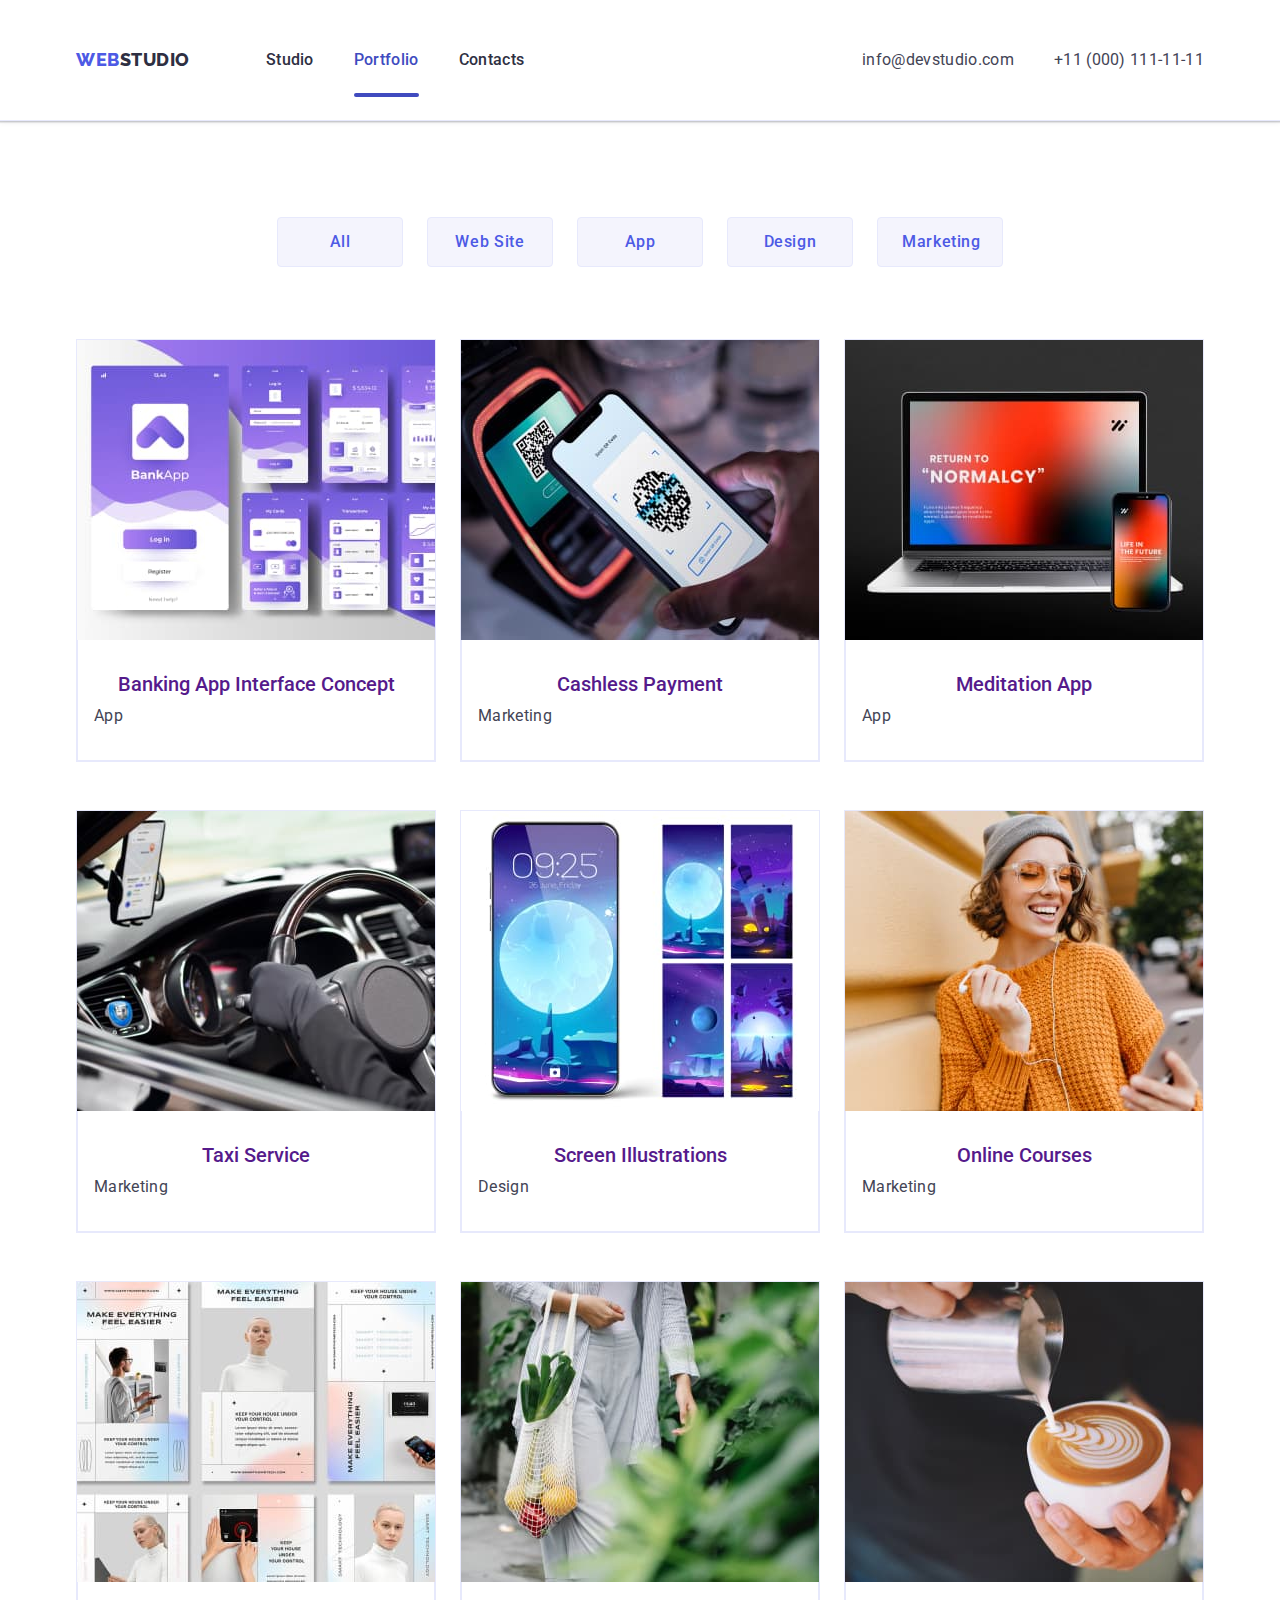
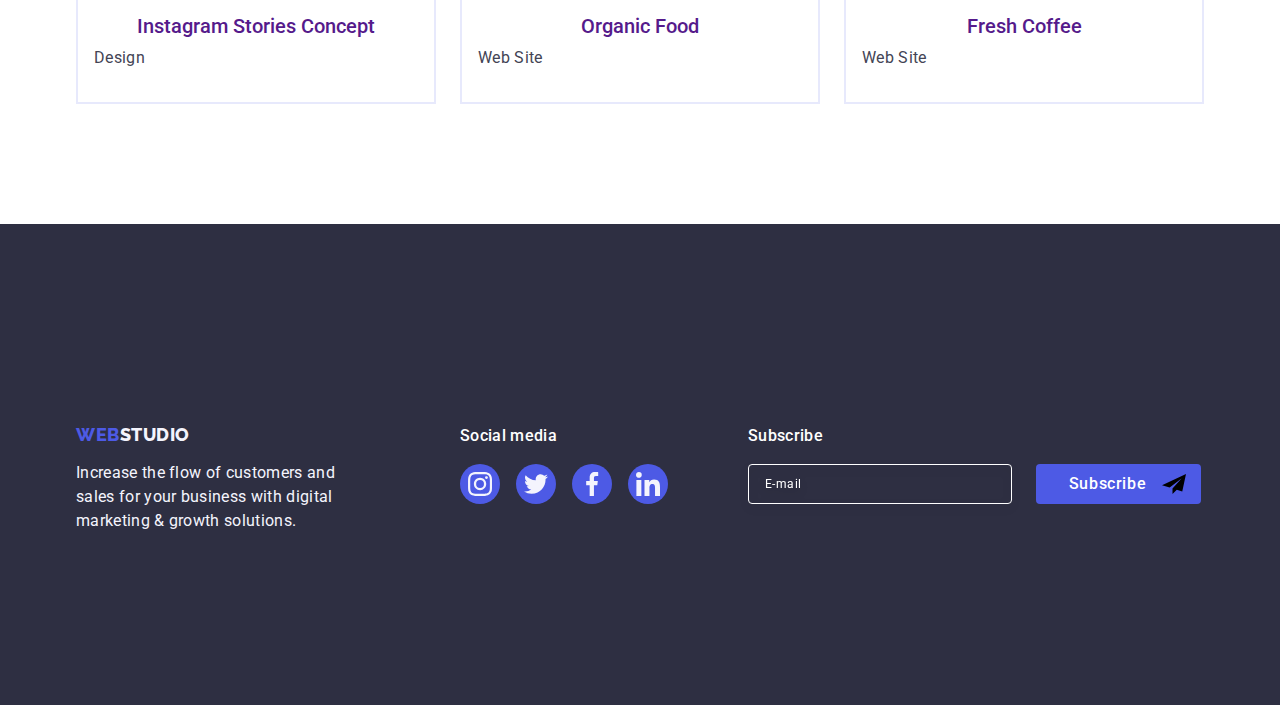
==== portfolio.html @ 40da410f "task7-comment1" ====
<!DOCTYPE html>
<html lang="en">
  <head>
    <meta charset="UTF-8" />
    <meta http-equiv="X-UA-Compatible" content="IE=edge" />
    <meta name="viewport" content="width=device-width, initial-scale=1.0" />
    <title>WebStudio</title>
    
    <link rel="preconnect" href="https://fonts.googleapis.com">
    <link rel="preconnect" href="https://fonts.gstatic.com" crossorigin>
    <link href="https://fonts.googleapis.com/css2?family=Raleway:wght@800&family=Roboto:wght@400;500;700;900&display=swap" rel="stylesheet">

    <link rel="stylesheet" href="https://cdnjs.cloudflare.com/ajax/libs/modern-normalize/2.0.0/modern-normalize.min.css">

    <link rel="stylesheet" href="./css/styles.css">
    <link rel="stylesheet" href="./css/media.css">

  </head>
  <body>
    <!-- header -->
    <header  class="hedear-border">
      <div class="container header-nav">

        <nav class="nav-nav" >
        <a href="./index.html" class="logo link">Web<span class="logo-blak">Studio</span></a>
        <ul class="list nav-item">
          <li class="item "><a href="./index.html" class="link-link link">Studio</a></li>
          <li class="item "><a href="./portfolio.html" class="link-link item-after link">Portfolio</a></li>
          <li class="item "><a href="" class="link-link  link">Contacts</a></li>
        </ul>
      </nav>
   

      <address class="address ">
        <ul class="list address-item">
          <li class="item"><a href="mailto:info@devstudio.com" class="address  link">info@devstudio.com</a></li>
          <li class="item"><a href="tel:+110001111111" class="address  link">+11 (000) 111-11-11</a></li>
        </ul>
      </address>

     </div>
    </header>
    
    <!-- main -->
    <main>

      <section class="section-portfolio">
      <div class="container">
        <h1 hidden>Portfolio</h1>
        <ul class="list btn-li">
          <li >
            <button type="button" class="btn-portfolio pointer">All</button>
          </li>
          <li >
            <button type="button" class="btn-portfolio pointer">Web Site</button>
          </li>
          <li >
            <button type="button" class="btn-portfolio pointer">App</button>
          </li>
          <li >
            <button type="button" class="btn-portfolio pointer">Design</button>
          </li>
          <li >
            <button type="button" class="btn-portfolio pointer">Marketing</button>
          </li>
        </ul>
     
        <ul class="list flex-container-li">
            <li class="flex-element">
              <a href=""  class="link main-hover">
                
                <div class="main-overlay">
                   <img  src="./images/banking1.jpg" alt="bankapp" width="360">
                  
                  <p class="overlay-text overlay"> 14 Stylish and User-Friendly App Design Concepts · Task Manager App · Calorie Tracker App · Exotic Fruit Ecommerce App · Cloud Storage App </p>
                  
                </div>
             
              <div class="item-style"> 
                <h2 class="header-three text-portfolio">Banking App Interface Concept</h2>
                <p class="text text-portfolio-li">App</p>
              </div>
            </a>
            </li>
            
            <li class="flex-element">
              <a href="" class="link main-hover">

              <div class="main-overlay">
                <img  src="./images/cashless1.jpg" alt="cashless" width="360">

                <p class="overlay-text overlay">14 Stylish and User-Friendly App Design Concepts · Task Manager App · Calorie Tracker App · Exotic Fruit Ecommerce App · Cloud Storage App</p>
               
              </div>

                <div class="item-style"> 
                <h2 class="header-three text-portfolio">Cashless Payment</h2>
                <p class="text text-portfolio-li">Marketing</p>
                </div>
              </a>
            </li>

            <li class="flex-element">
              <a href=""  class="link main-hover">
                
                <div class="main-overlay">
                  <img  src="./images/meditation1.jpg" alt="return_to_normalcy" width="360">
  
                  <p class="overlay-text overlay">14 Stylish and User-Friendly App Design Concepts · Task Manager App · Calorie Tracker App · Exotic Fruit Ecommerce App · Cloud Storage App</p>
                </div>

                <div class="item-style"> 
            <h2 class="header-three text-portfolio">Meditation App</h2>
            <p class="text text-portfolio-li">App</p>
              </div>
          </a>
            </li>
       
            <li class="flex-element"> 
                <a href=""  class="link main-hover">

                  <div class="main-overlay">
                     <img  src="./images/taxi1.jpg" alt="taxi" width="360">
    
                    <p class="overlay-text overlay">14 Stylish and User-Friendly App Design Concepts · Task Manager App · Calorie Tracker App · Exotic Fruit Ecommerce App · Cloud Storage App</p>
                   
                  </div>
                 
                  <div class="item-style"> 
                <h2 class="header-three text-portfolio">Taxi Service</h2>
                <p class="text text-portfolio-li">Marketing</p>
              </div>
              </a>
            </li>

            <li class="flex-element">
              <a href="" class="link main-hover">

                <div class="main-overlay">
                  <img  src="./images/screen1.jpg" alt="screen" width="360">
  
                  <p class="overlay-text overlay">14 Stylish and User-Friendly App Design Concepts · Task Manager App · Calorie Tracker App · Exotic Fruit Ecommerce App · Cloud Storage App</p>
                 
                </div>
                
                <div class="item-style"> 
                <h2 class="header-three text-portfolio">Screen Illustrations</h2>
                <p class="text text-portfolio-li">Design</p>
                </div>
              </a>
            </li>

            <li class="flex-element">
              <a href=""  class="link main-hover">

                <div class="main-overlay">
                   <img  src="./images/online1.jpg" alt="girl_talking_online" width="360">
  
                  <p class="overlay-text overlay">14 Stylish and User-Friendly App Design Concepts · Task Manager App · Calorie Tracker App · Exotic Fruit Ecommerce App · Cloud Storage App</p>
                 
                </div>
           
                <div class="item-style"> 
                <h2 class="header-three text-portfolio">Online Courses</h2>
                <p class="text text-portfolio-li">Marketing</p>
                </div>
              </a>
            </li>
       
            <li class="flex-element">
              <a href=""  class="link main-hover">

                <div class="main-overlay">
                  <img  src="./images/instagram1.jpg" alt="instagram_stories" width="360">
  
                  <p class="overlay-text overlay">14 Stylish and User-Friendly App Design Concepts · Task Manager App · Calorie Tracker App · Exotic Fruit Ecommerce App · Cloud Storage App</p>
                 
                </div>
                
                <div class="item-style"> 
                <h2 class="header-three text-portfolio">Instagram Stories Concept</h2>
                <p class="text text-portfolio-li">Design</p>
                </div>
              </a>
                
            </li>
            <li class="flex-element">
              <a href=""  class="link main-hover">

                <div class="main-overlay">
                 <img  src="./images/organic1.jpg" alt="organic_food" width="360">
  
                  <p class="overlay-text overlay">14 Stylish and User-Friendly App Design Concepts · Task Manager App · Calorie Tracker App · Exotic Fruit Ecommerce App · Cloud Storage App</p>
                 
                </div>
               
                <div class="item-style"> 
                <h2 class="header-three text-portfolio">Organic Food</h2>
                <p class="text text-portfolio-li">Web Site</p>
                </div>
              </a>
            </li>

            <li class="flex-element">
              <a href=""  class="link main-hover">

                <div class="main-overlay">
                <img  src="./images/coffe1.jpg" alt="coffe" width="360">
  
                  <p class="overlay-text overlay">14 Stylish and User-Friendly App Design Concepts · Task Manager App · Calorie Tracker App · Exotic Fruit Ecommerce App · Cloud Storage App</p>
                 
                </div>
                
                <div class="item-style"> 
                <h2 class="header-three text-portfolio">Fresh Coffee</h2>
                <p class="text text-portfolio-li">Web Site</p>
                </div>
              </a>
            </li>
        </ul>
      </div>
      </section>
    </main>

    <!-- footer -->
    <footer class="footer">
      <div class="container footer-flex-main"> 
       
       <div class="media-second">
         <a href="./index.html" class="logo link logo-item">Web<span class="logo-footer">Studio</span></a>
   
         <p class="text-footer">
           Increase the flow of customers and sales for your business with digital
           marketing & growth solutions.
         </p>
       </div>
       <div >
         <p class="media" >Social media</p>
   
         <ul class="list footer-flex-second">
           
           <li class="footer-icon-back-li">
             <a href="" class="footer-icon-back ">
               <svg class="footer-icon-hover" width="24" height="24">
                 <use href="./images/icons.svg#icon-instagram" >
                 </use>
               </svg>
             </a>
           </li>
           <li class="footer-icon-back-li">
             <a href="" class="footer-icon-back ">
               <svg class="footer-icon-hover" width="24" height="24">
                 <use href="./images/icons.svg#icon-twitter" >
                 </use>
               </svg>
             </a>
           </li>
           <li class="footer-icon-back-li">
             <a href="" class="footer-icon-back ">
               <svg class="footer-icon-hover" width="24" height="24">
                 <use href="./images/icons.svg#icon-facebook" >
                 </use>
               </svg>
             </a>
           </li>
           <li class="footer-icon-back-li">
             <a href="" class="footer-icon-back ">
               <svg class="footer-icon-hover" width="24" height="24">
                 <use href="./images/icons.svg#icon-linkedin" >
                 </use>
               </svg>
             </a>
           </li>
          </ul>
       </div>
      
       <div class="form-subscribe">
        <p class="label-subscribe">Subscribe</p>
  
       <form class="form-footer">
        
          <label  class="label-footer">
           <input type="email" name="email" class="input-subscribe" placeholder="E-mail"> 
          </label>
  
         <button type="submit" class="button-subscribe"
         
         >Subscribe 
         <svg class="svg-subscribe" width="24" height="24">
          <use href="./images/icons.svg#icon-Frame"></use>
        </svg>
          
      </button>
          
      </form> 
      </div>
      
     </div>
       </footer>
   
     </body>
   </html>
---- css/styles.css ----
* {
    box-sizing: border-box;
}


:root { --address-color: #434455; 
    --background-main: #FFFFFF;
    --logo-color:#2E2F42;
    --link-color:#4D5AE5;
    --hover-color:#404BBF;
    --background-section: #F4F4FD;
    --border-color: #E7E9FC;
    --backgraund-icon: #8e8f99;
    --modal: #FCFCFC;

}

p,h1,h2,h3,h4,h5,h6,ul,ol {
    margin: 0;
    padding: 0;
}

img {
    display: block;
}

.no-scroll {
    overflow: hidden;
  }

body {
   font-family: "Roboto", sans-serif;
   color: var(--address-color);
   background: var(--background-main);

}

.container {
  
max-width: 290px;
       
padding: 0 15px;
margin: 0 auto;
}

/* header */

.hedear-border {
    border-bottom: 1px solid #E7E9FC;
    padding-top:  24px;
    padding-bottom: 24px;
    box-shadow: 0px 2px 1px rgba(46, 47, 66, 0.08), 0px 1px 1px rgba(46, 47, 66, 0.16), 0px 1px 6px rgba(46, 47, 66, 0.08);
}

.logo-blak {
font-family: "Raleway", sans-serif;
font-style: normal;
font-weight: 800;
font-size: 18px;
line-height: 1.17;

/* display: flex; align-items: center;*/

letter-spacing: 0.03em;
text-transform: uppercase;

color: var(--logo-color);

text-decoration: none;

}

.logo {
font-family: "Raleway", sans-serif;
font-style: normal;
font-weight: 800;
font-size: 18px;
line-height: 1.17;

/* margin-right: 76px; */

/* display: flex; 
align-items: center;*/

letter-spacing: 0.03em;
text-transform: uppercase;

color: var(--link-color);
}

.link {text-decoration: none;

}

.list {
    list-style: none;
}

.nav-nav {
    display: flex;
    align-items: center;
}

.nav-item {
    display: flex;
}

.nav-item .item {
    margin-right: 40px;
}

.nav-item .item:last-child {
margin-right: 0;
    }

.link-link {
    display: none;
padding: 24px 0;

    font-weight: 500;
    font-size: 16px;
    line-height: 1.5;
  
    letter-spacing: 0.02em;
      
    color: var(--logo-color);
 
    transition-property: color;
    transition-duration: 250ms;
    transition-timing-function: cubic-bezier(0.4, 0, 0.2, 1);
}
 
.link-link:hover,
.link-link:focus {
    color:var(--hover-color);}

.item-after {
    position: relative;
    color: #404bbf;
}


 .item-after::after {
    position: absolute;
    left: 0;
    bottom: -1px;
    
    display: block;
    margin-top: 20px;
    content: "";
    width: 100%;
    height: 4px;
    background-color: var(--hover-color);
    border-radius: 2px;

    /* opacity: 0; */
}  

 /* .item-after: {
    position: relative;  
    display: block;
   
 }
.item-after::after {
    
     position:absolute;
    left: 0;
    bottom: 0;

    display: block;
    content: "";
    width: 100%;
    height: 4px;
    background-color: var(--hover-color);

    opacity: 0; 

    transition-property: opacity;
    transition-duration: 250ms;
    transition-timing-function: cubic-bezier(0.4, 0, 0.2, 1); 
}  */

 /* .item-after:hover::after {
    opacity: 1;
}  */

.address-item {
    display: none;
}

/* .address-item .item+.item {
    margin-left: 40px;
} */

.header-nav {
    display: flex;
    align-items: center;
     /* padding-top: 24px;  */
     /* padding-bottom: 24px; */
    
}
.address {
margin-left: auto;

font-family: "Roboto", sans-serif;
font-style: normal;
font-weight: 400;
font-size: 16px;
line-height: 1.5;

letter-spacing: 0.02em;

color:  var(--address-color);

transition-property: color;
transition-duration: 250ms;
transition-timing-function: cubic-bezier(0.4, 0, 0.2, 1);

}

.address:hover,
.address:focus {
color:var(--hover-color);
}

.button-open {
    display: none;
}

.button-menu {
    display: block;
    
       width: 24px;
       height: 24px;
       border-radius: 50%;
       background-color: transparent;
   
       display: flex;
       align-items: center;
       justify-content: center;
   
       border: 1px solid rgba(0, 0, 0, 0.1); 
       padding: 0;
       margin-left: auto;
       margin-bottom: 32px;
      
       cursor: pointer;
       transition: background-color 250ms cubic-bezier(0.4, 0, 0.2, 1), 
       border 250ms cubic-bezier(0.4, 0, 0.2, 1);
   
   }
   
   .button-menu:hover,
   .button-menu:focus {
       border: none;
       background-color: var(--hover-color);
   }

   .svg-menu {
       stroke: #2E2F42;
   }
  
   .menu {
       display: none;
       position: fixed;
       top: 0;
       z-index: 100;
       width: 100%;
       height: 100vh;

       flex-direction: column;
       justify-content: space-between;

       padding: 24px 24px 40px 40px;
       background: #FFFFFF;
       box-shadow: 0px 2px 1px rgba(46, 47, 66, 0.08), 0px 1px 1px rgba(46, 47, 66, 0.16), 0px 1px 6px rgba(46, 47, 66, 0.08);
   }

  
.link-menu {
   font-weight: 700;
   font-size: 36px;
   line-height: 1.11;
   
   letter-spacing: 0.02em;
      
   color: #2E2F42;
 
color: var(--logo-color);

transition-property: color;
transition-duration: 250ms;
transition-timing-function: cubic-bezier(0.4, 0, 0.2, 1);
}

.link-menu:hover,
.link-menu:focus {
color:var(--hover-color);}

.item-menu:not(:last-child) {
   margin-bottom: 40px;
} 

.address-menu {
   margin-left: auto;
   
   font-family: "Roboto", sans-serif;
   font-style: normal;
   font-weight: 500;
   font-size: 20px;
   line-height: 1.2;

   letter-spacing: 0.02em;

   color:  var(--address-color);
   
   transition-property: color;
   transition-duration: 250ms;
   transition-timing-function: cubic-bezier(0.4, 0, 0.2, 1);
   
   }
   
   .address-menu:hover,
   .address-menu:focus {
   color:var(--link-color);
   font-weight: 700;
   font-size: 36px;
   line-height: 1.11px;
   }

   .icon-fill-menu {
    fill: var(--background-section) ;
}

.team-flex-menu {
    display: flex; 
    justify-content:flex-start;
   margin-top: 48px;
   gap: 56px;
}

/* main */

/* section1 */
.header {
    font-weight: 700;
 
    text-align: center;
    letter-spacing: 0.02em;
    
    text-align: center;

    color: var(--background-main);

    margin: 0 auto;
    
}

.section-hero {
    margin: 0 auto;
    background-size: cover;

    padding-top: 188px;
    padding-bottom: 188px;
}

.hero {
/* background: var(--logo-color); */
          

    max-width: 290px;

    background-color: #2E2F42;
    
    background-repeat: no-repeat;
    background-position: center;
    background-size: cover;
   

text-align: center;
}

.button {
    min-width: 169px;
    padding: 16px 32px;
    height: 56px;

background: var(--link-color);
box-shadow: 0px 4px 4px rgba(0, 0, 0, 0.15);

border-radius: 4px;
font-family: "Roboto", sans-serif;
font-style: normal;
font-weight: 500;
font-size: 16px;
line-height: 1.5;

letter-spacing: 0.04em;

text-align: center;
border: none;
color: var(--background-main);

transition: background-color 250ms cubic-bezier(0.4, 0, 0.2, 1);


}

.button:hover,
.button:focus {
background: var(--hover-color);
box-shadow: 0px 4px 4px rgba(0, 0, 0, 0.15);
border-radius: 4px;

color: var(--background-main);
}

/* section2 */
 
.principles-flex {
    display: none;
    /* gap: 24px;
    align-items: center;
    justify-content: center; */
}

/* .principles-icon-back {
   
width: 264px;
height: 112px;

background: var(--background-section);
border-radius: 4px;

margin-bottom: 8px;

} */

.principles {
    flex-wrap: wrap;
}

.item-principiles {
 width: 264px;
 
}

.item-principiles:last-child {
    margin-right: 0;
}

.header-principelis {
    display: block;
    margin-bottom: 8px;
}

/* .header-three {
font-weight: 500;
font-size: 20px;
line-height: 1.2;

letter-spacing: 0.02em;

color: var(--logo-color);

} */

.team {
    background-color: var(--background-main) 
    
    
    box-shadow: 0px 1px 6px rgba(46, 47, 66, 0.08), 0px 1px 1px rgba(46, 47, 66, 0.16), 0px 2px 1px rgba(46, 47, 66, 0.08);
    
}

.text {
    font-weight: 400;
    font-size: 16px;
    line-height: 1.5;
  
    letter-spacing: 0.02em;
   
    color: var(--address-color);
}

/* section 3 */

/* .section-what {
    padding-bottom: 120px;
} */

.header-twoo {
font-weight: 700;
font-size: 36px;
line-height: 1.11;

text-align: center;
letter-spacing: 0.02em;
text-transform: capitalize;

color: var(--logo-color);

margin-left: 0 auto;
}

.header-twoo-text {
    margin-bottom: 72px
}

.what {
    display: none; 
}

.what-text {
    display: none; 
}

.what-li {
    margin-right: 24px;
    width: calc((100% - 48px)/3);
}


.what-li:last-child {
    margin-right: 0;
}

/* section4 */

.section-team {
background-color: var(--background-section);

}

.team-team {
 flex-wrap: wrap;
 margin: 0 auto; 
 flex-grow: 1;
}

.team {
    border-radius: 0px 0px 4px 4px; 
    box-shadow: 0px 1px 6px rgba(46, 47, 66, 0.08), 0px 1px 1px rgba(46, 47, 66, 0.16), 0px 2px 1px rgba(46, 47, 66, 0.08);

}

.section-four {
    padding: 32px 16px 
}

.text-team-li {
    
    text-align: center;
    margin-bottom: 8px;
}

.text-team {
    
    text-align: center;
}

.team-flex {
     display: flex; 
     justify-content: center;
    margin-top: 8px;
    gap: 24px;
}

.team-icon-back, .style {
    width: 40px;
    height: 40px;  
    background-color: var(--link-color);
    border-radius: 50%;
    display: flex;
    align-items: center;
    justify-content: center;

    transition-property: background-color;
    transition-duration: 250ms;
    transition-timing-function: cubic-bezier(0.4, 0, 0.2, 1);
}

.icon-fill {
    fill: var(--background-section) ;
}
.team-icon-back:hover,
 .team-icon-back:focus {
    background-color: #404BBF;
}

/* section 5 */

.text-customer {
 
font-family: 'Roboto';
font-style: normal;
font-weight: 700;
font-size: 36px;
line-height: 1.11;

text-align: center;
letter-spacing: 0.02em;
text-transform: capitalize;

color: var(--logo-color);

margin-bottom: 72px;
}

.customer-flex {
 display: flex;
 flex-wrap: wrap;
}

.customer-icon

.customer-flex-icon {
    height: 88px;
    width: 168px;
    border-radius: 4px;
        
    color: var(--backgraund-icon); 
    display: flex;
    align-items: center;
    justify-content: center;
    border: 1px solid #8e8f99;
    
    transition-property: color, border-color;
    transition-duration: 250ms;
    transition-timing-function: cubic-bezier(0.4, 0, 0.2, 1);
}

.customer-flex-icon:hover {
    border-color: #404bbf;
    color: #404bbf;
}

.customer-flex-icon:focus {
    border: 1px solid #404BBF;
    color: #404bbf;

}
.icon-hover {
    fill: currentColor;
    /* fill: #8e8f99; */

    transition-property: color, fill;
    transition-duration: 250ms;
    transition-timing-function: cubic-bezier(0.4, 0, 0.2, 1);
}

.icon-hover:hover {
    color: #404bbf;
}

.customer-flex-icon:hover .icon-hover {
    fill: #404BBF;
}  

 /* .customer-icon:hover .icon-hover {
    fill: #404BBF;
}   */


/* footer */

.footer {
background: var(--logo-color);

}

.logo-item {
    display: inline-block; 
    margin-bottom: 16px;
} 

.logo-footer {
font-family: "Raleway", sans-serif;
font-style: normal;
font-weight: 800;
font-size: 18px;
line-height: 1.17;


letter-spacing: 0.03em;
text-transform: uppercase;

color: var(--background-section);

text-decoration: none;

}

.text-footer {

width: 264px;

font-weight: 400;
font-size: 16px;
line-height:1.5;

letter-spacing: 0.02em;

color: var(--background-section);  
}

.media {
color: var(--background-main);
font-family: 'Roboto';
font-style: normal;
font-weight: 500;
font-size: 16px;
line-height: 1.5;
letter-spacing: 0.02em;

margin-bottom: 16px; 

}

.footer-flex-second {
    display: flex;
    gap: 16px;
}

.footer-icon-back {
    width: 40px;
    height: 40px;  
    background-color: var(--link-color);
    border-radius: 50%;
    display: flex;
    align-items: center;
    justify-content: center;

    transition-property: background-color;
    transition-duration: 250ms;
    transition-timing-function: cubic-bezier(0.4, 0, 0.2, 1);
}

.footer-icon-back:hover {
    background-color: #31D0AA;
} 
.footer-icon-back:focus {
    background-color: #31D0AA;
} 
.footer-icon-hover {
    fill: var(--background-section);
}

.form-subscribe {
   

}


.label-subscribe {
margin-bottom: 16px; 
   
font-weight: 500;
font-size: 16px;
line-height: 1.5;

letter-spacing: 0.02em;

color: var(--background-main);
}

.input-subscribe {
    padding-left: 16px; 
    width: 264px;
    height: 40px;

    font-size: 12px;
    line-height: 1.5;
    letter-spacing: 0.04em; 
    color: #ffffff;
    
    border: 1px solid #FFFFFF;

filter: drop-shadow(0px 4px 4px rgba(0, 0, 0, 0.15));
border-radius: 4px;
background: transparent;

}

.input-subscribe::placeholder {
font-family: 'Roboto';
font-style: normal;
font-weight: 400;
font-size: 12px;
line-height: 2.0;

letter-spacing: 0.04em;

color: var(--background-main);
}

.button-subscribe {
min-width: 165px; 
height: 40px;

padding-left: 24px;

font-weight: 500;
font-size: 16px;
line-height: 1.5;

display: flex;
justify-content: center;
align-items: center;
text-align: center;
letter-spacing: 0.04em;

color: #FFFFFF;

background: #4D5AE5;
border-radius: 4px;

cursor: pointer;
border: none; 
}

.svg-subscribe {
   
    margin-left: 16px;

    transition: fill;
    transition-duration: 250ms;
    transition-timing-function: cubic-bezier(0.4, 0, 0.2, 1);
}

.button-subscribe:focus > .svg-subscribe {
  fill: #FFFFFF;  
}

/* portfolio */

.section-portfolio {
   padding-top:  96px;
   padding-bottom:  120px;

}

.btn-li {
    display: flex;
    justify-content: center;
    gap: 24px;
    margin-bottom: 72px;
}

.btn-transition {
  transition:  color 250ms cubic-bezier(0.4, 0, 0.2, 1), background-color 250ms cubic-bezier(0.4, 0, 0.2, 1), border-color 250ms cubic-bezier(0.4, 0, 0.2, 1), box-shadow 250ms cubic-bezier(0.4, 0, 0.2, 1); 
}

.btn-portfolio {
width: 126px;
padding: 12px 24px;

font-family: "Roboto", sans-serif;
font-style: normal;
font-weight: 500;
font-size: 16px;
line-height: 1.5;


text-align: center;
letter-spacing: 0.04em;

color: var(--link-color);

flex: none;
order: 0;
flex-grow: 0;

background: var(--background-section);

border: 1px solid var(--border-color);
border-radius: 4px;

transition: color 250ms cubic-bezier(0.4, 0, 0.2, 1), background-color 250ms cubic-bezier(0.4, 0, 0.2, 1), border-color 250ms cubic-bezier(0.4, 0, 0.2, 1), 
box-shadow 250ms cubic-bezier(0.4, 0, 0.2, 1);

/* transition-property: background, box-shadow, color;
transition-duration: 250ms;
transition-timing-function: cubic-bezier(0.4, 0, 0.2, 1); */

}

.pointer {
    cursor: pointer;
}

.btn-portfolio:hover,
.btn-portfolio:focus {
    background: var(--hover-color);
    box-shadow: 0px 3px 1px rgba(0, 0, 0, 0.1), 0px 2px 1px rgba(0, 0, 0, 0.08), 0px 2px 2px rgba(0, 0, 0, 0.12);
    border-radius: 4px;
    border: 1px solid transparent;
    color: var(--background-main);
}

.flex-container-li {
    display: flex;
    flex-wrap: wrap;
}

.flex-element {
    width: 360px;
    margin-right: 24px;
    margin-bottom: 48px;
    border: 1px solid #E7E9FC
}

.main-hover {
    display: block;
    transition-property: box-shadow;
    transition-duration: 250ms;
    transition-timing-function: cubic-bezier(0.4, 0, 0.2, 1);
}

.main-hover:hover,
.main-hover:focus {
    box-shadow:  0px 1px 6px rgba(46, 47, 66, 0.08), 0px 1px 1px rgba(46, 47, 66, 0.16), 0px 2px 1px rgba(46, 47, 66, 0.08);
    
    border: 1px solid #F4F4FD;
    
}


.flex-container-li .flex-element:nth-child(3n) {
    margin-right: 0;
}

.flex-container-li .flex-element:nth-last-child(-n+3) {
    margin-bottom: 0;
}

.main-overlay {
position: relative;
overflow: hidden;
}

.overlay {
position: absolute;
top: 0;
left: 0;
width: 100%;
height: 100%;
padding: 40px 32px; 
background-color: var(--link-color);

transform: translateY(100%);
transition-property: transform;
transition-duration: 250ms;
transition-timing-function: cubic-bezier(0.4, 0, 0.2, 1);
}

.main-hover:hover .overlay {
transform: translate(0);
}

.main-hover:focus .overlay {
    transform: translate(0);
    }
.overlay-text {

font-family: 'Roboto', sans-serif;
font-style: normal;
font-weight: 400;
font-size: 16px;
line-height: 1.5;

letter-spacing: 0.02em;

color: var(--background-section);

}

/* modal */
.backdrop {
    position: fixed;
    width: 100%;
    height: 100%;

    background-color: rgba(46, 47, 66, 0.4);
    top: 0;

    transition: opacity 250ms cubic-bezier(0.4, 0, 0.2, 1), 
    visibility 250ms cubic-bezier(0.4, 0, 0.2, 1);
    
}

.modal {
    position: absolute;

    top: 50%;
    left: 50%;

    transform: translate(-50%, -50%) scale(1);
    transition: transform;
    transition-duration: 250ms;
    transition-timing-function: cubic-bezier(0.4, 0, 0.2, 1);

    width: 408px;
    min-height: 584px;
    background-color: var(--modal);
    box-shadow: 0px 1px 1px rgba(0, 0, 0, 0.14),
    0px 1px 3px rgba(0, 0, 0, 0.12),  
    0px 2px 1px rgba(0, 0, 0, 0.2);
    border-radius: 4px; 

    padding: 72px 24px 24px 24px;
}

.backdrop.is-hidden .modal {
    transform: translate(-50%, -50%) scale(0);
}

.button-modal {
    position: absolute;
    top: 24px;
    right: 24px;
    width: 24px;
    height: 24px;
    border-radius: 50%;
    background-color: var(--border-color);

    display: flex;
    align-items: center;
    justify-content: center;

    border: 1px solid rgba(0, 0, 0, 0.1); 
    padding: 0;
    cursor: pointer;
    transition: background-color 250ms cubic-bezier(0.4, 0, 0.2, 1), 
    border 250ms cubic-bezier(0.4, 0, 0.2, 1);

    /* transition-property: background-color;
    transition-duration: 250ms;
    transition-timing-function: cubic-bezier(0.4, 0, 0.2, 1); */
}

.button-modal:hover,
.button-modal:focus {
    border: none;
    background-color: var(--hover-color);
}

.is-hidden {
    visibility: hidden ;
    opacity: 0;
    pointer-events: none;
}

.svg-modal {
    transition: fill 250ms cubic-bezier(0.4, 0, 0.2, 1); 
}

.button-modal:hover .svg-modal {
    fill: #ffffff;
}

.button-modal:focus .svg-modal {
    fill: #ffffff;
}

/* form-modal */
.modal-title {
font-family: 'Roboto', sans-serif;
font-style: normal;
font-weight: 500;
font-size: 16px;
line-height: 1.5;

text-align: center;
letter-spacing: 0.02em;

color: var(--logo-color);

margin-bottom: 16px;
}

.modal-form {
margin-bottom: 8px;
}

.modal-form-comment {
    margin-bottom: 16px;
}

.label {
display: block;
margin-bottom: 4px; 
font-family: 'Roboto', sans-serif;
font-style: normal;
font-weight: 400;
font-size: 12px;
line-height: 1.17;
letter-spacing: 0.04em;

color: var(--backgraund-icon);
}

 .input-svg {
    position: relative;
}

.svg-form {
    position: absolute;
top: 50%;
left: 16px;
transform: translateY(-50%);

transition: fill;
transition-duration: 250ms;
transition-timing-function: cubic-bezier(0.4, 0, 0.2, 1);
} 

.input-svg:focus-within .svg-form {
    fill: var(--link-color);
}

.input-svg:focus-within .modal-iput-text  {
    border-color: rgba(77, 90, 229, 1);
}

.modal-iput-text {
    width: 100%;
    height: 40px;

    border: 1px solid rgba(46, 47, 66, 0.4);
    border-radius: 4px;
    background-color: transparent;
    padding-left: 38px;

    transition: border-color;
    transition-duration: 250ms;
    transition-timing-function: cubic-bezier(0.4, 0, 0.2, 1);

    outline: transparent;
}

.modal-textarea {
width: 100%;
height: 120px;
padding: 8px 16px; 

resize: none;

font-size: 12px; 
line-height: 1.17;
letter-spacing: 0.04em;
color: rgba(46, 47, 66, 0.4); 
background-color: transparent; 

border: 1px solid rgba(46, 47, 66, 0.4);
border-radius: 4px;

transition: border-color;
transition-duration: 250ms;
transition-timing-function: cubic-bezier(0.4, 0, 0.2, 1);

outline: transparent;
}

 .modal-textarea:focus
 {
    border-color: rgba(77, 90, 229, 1);
}

.modal-textarea::placeholder {

font-size: 12px;
line-height: 1.17;
letter-spacing: 0.04em;

color: rgba(46, 47, 66, 0.4);

transition: color;
transition-duration: 250ms;
transition-timing-function: cubic-bezier(0.4, 0, 0.2, 1);

}

.modal-textarea:focus::placeholder {
    color:  rgba(77, 90, 229, 1);
}

 .modal-form-checkbox {
    display: flex;
    align-items: center;
    position: relative;
    margin-top: 16px;
    margin-bottom: 24px;
} 

.visually-hidden {
    position: absolute;
    width: 1px;
    height: 1px;
    margin: -1px;
    border: 0;
    padding: 0;
    white-space: nowrap;
    clip-path: inset(100%);
    clip: rect(0 0 0 0);
    overflow: hidden;
  } 

  
  .label-checkbox
 {
font-weight: 400;
font-size: 12px;
line-height: 1.17;

letter-spacing: 0.04em;

color: #8E8F99;
}

 .sp-check {
   
    margin-right: 8px;
    width: 16px;
    height: 16px;
    border: 1px solid rgba(46, 47, 66, 0.4);
    border-radius: 2px;

    fill: transparent;

    transition: background-color 250ms cubic-bezier(0.4, 0, 0.2, 1), border 250ms cubic-bezier(0.4, 0, 0.2, 1), fill 250ms cubic-bezier(0.4, 0, 0.2, 1);
  
    display: inline-flex;
    align-items: center;
    justify-content: center;  
} 

.privacy {
   
font-weight: 400;
font-size: 12px;
line-height: 1.33;

letter-spacing: 0.04em;
text-decoration-line: underline;

color: var(--link-color);
}

.check:checked + .label-checkbox .sp-check {
background: #404BBF;
border:  #404BBF;
fill:#F4F4FD;

}


.container-btn {
    display: flex;
    justify-content: center;
}

.form-button-sand {
    display: block; 
    margin: 0 auto;
    min-width: 169px;
    height: 56px;
    padding: 16px 32px;

font-weight: 500;
font-size: 16px;
line-height: 1.5;

text-align: center;
letter-spacing: 0.04em;

color: var(--background-main);

background: var(--link-color);
box-shadow: 0px 4px 4px rgba(0, 0, 0, 0.15);
border-radius: 4px;
border: none; 
cursor: pointer;
transition: background-color 250ms cubic-bezier(0.4, 0, 0.2, 1);

}

.form-button-sand:focus {
    background-color:#404BBF;
}

.item-style {
   padding: 32px 16px;
   border: 1px solid #E7E9FC;
   border-top: none; 
} 

.text-portfolio {
    margin-bottom: 8px;
    /* padding-left: 16px;
    margin-top: 32px; */
}

.text-portfolio-li {
    /* padding-left: 16px;
    margin-top: 8px;
    margin-bottom: 32px;
} */
---- css/media.css ----
@media screen and (min-width: 428px) {
    .container {
        max-width: 428px;
        }
        /* header */

        .button-open {
            display: block;
            width: 32px;
            height: 22px;
          border: transparent;
          background-color: transparent; 
        }
        .menu {
            display: block;
        }

        /* section 1 */
        .hero {
            max-width: 428px;

            background-image: linear-gradient(rgba(46, 47, 66, 0.7), rgba(46, 47, 66, 0.7)),  
                      url(../images/Dark-bg-mob.jpg);
        }

        @media (min-device-pixel-ratio: 2),
        (min-resolution: 192dpi),
        (min-resolution: 2dppx) {
        .hero {
          background-image:  linear-gradient(rgba(46, 47, 66, 0.7), rgba(46, 47, 66, 0.7)),  
          url(../images/Dark-bg-mob-2x.jpg);
        }}

        .header {
            font-size: 36px;
            line-height: 1.11;
            max-width: 320px;
            margin-bottom: 72px;
        }

        .section-hero {
            padding-top: 112px;
            padding-bottom: 112px;
        }
    /* section 2 */

    .section-principles {
        padding-top: 96px;
        padding-bottom: 96px;
    }

    .item-principiles {
        width: 396px;
        margin-bottom: 72px;
        
       }
       .header-three {
        font-weight: 700;
        font-size: 36px;
        line-height: 1.11;
     
        text-align: center;
        }

        .text {
            font-weight: 500;
        }

      /* section 4 */
        .container > .team-team {
            max-width: 294px;
        }

        .section-team {
            padding-top: 96px;
            padding-bottom: 96px;
            }

         .team {
            margin-top: 72px;
         }

         .section-four > .header-three {
            font-weight: 500;
            font-size: 20px;
            line-height: 1.2;
         }
         .text-team {font-weight: 400;
            font-size: 16px;  
        } 
        /* section 5 */
        .section-customer {
            padding-top: 96px;
            padding-bottom: 96px;
        }
        .customer-flex {
          gap: 16px;
     
           }
        .customer-icon {
            margin-bottom: 72px;
        }
          /* footer */
    .footer {
        padding-top: 96px;
        padding-bottom: 96px;
        }
    .media-second {
        /* display: block;
        text-align: center; */
        margin-bottom: 72px;
    } 
   .media-social {
    display: block;
   text-align: center;
   }
   .footer-flex-second {
    display: flex;
    justify-content: center;
    gap: 16px;
}

.input-subscribe {
    width: 398px;
   }

   .form-subscribe {
margin-top: 72px;
    }
    .label-subscribe {
         text-align: center;
            }
    .button-subscribe {
        margin: 0 auto;
        margin-top: 16px;
    }
    
    .text-footer {
        display: block;
        margin: 0 auto;
    }
    .logo {   
        margin-right: 0;
        }
    .logo-item {
      display: flex;
      justify-content: center;
      margin-bottom: 16px; 
        }
    .menu {
        display: flex;
        }
    }



@media screen and (min-width: 768px ) and (max-width: 1157px ) {

    .container {
        max-width: 768px;
        }
       /* header */
    .link-link {
        display: block;
       }

    .logo {
        margin-right: 120px;
}

    .address-item {
        display: block;
    }
    .item:first-child {
        margin-bottom: 12px;
    }
    .button-open {
        display: none;
    }
    .menu {
        display: none;
    }

        /* section 1 */
    
        .hero {
            max-width: 768px;

            background-image: linear-gradient(rgba(46, 47, 66, 0.7), rgba(46, 47, 66, 0.7)),  
            url(../images/Dark-bg-tab.jpg);
        }

        @media (min-device-pixel-ratio: 2),
  (min-resolution: 192dpi),
  (min-resolution: 2dppx) {
  .hero {
    background-image:  linear-gradient(rgba(46, 47, 66, 0.7), rgba(46, 47, 66, 0.7)),  
    url(../images/Dark-bg-tab-2x.jpg);
  }}

        .header {
            
            font-size: 56px;
            line-height: 1.07;
            max-width: 496px;        
            margin-bottom: 36px;
        }

        .section-hero {
            padding-top: 112px;
            padding-bottom: 112px;
        }

    /* section 2 */
    .section-principles {
        padding-top: 96px;
        padding-bottom: 96px;
    }
    .item-principiles {
        width: 356px;
      
        margin-bottom: 72px;
       }

       .item-principiles:nth-child(even) {
        margin-left: 24px;
       }

       .principles {
        display: flex;
    }
    .header-three {
        font-weight: 700;
        font-size: 36px;
        line-height: 1.11;
     
        text-align: center;
        }
        .text {
            font-weight: 500;
        }
        /* section 4 */

         .container > .team-team {
            max-width: 582px;
            } 
        .section-team {
            padding-top: 96px;
            padding-bottom: 96px;
            }
        
        .team-team {
            display: flex;
            gap: 24px;
            }
            .team {
                margin-top: 0;
            }
            .team:nth-child(n+3) {
                margin-top: 64px;
             }
             
             .section-four > .header-three {
                font-weight: 500;
                font-size: 20px;
                line-height: 1.2;
             }
             .text-team {font-weight: 400;
                font-size: 16px;  
    } 
    /* section 5 */
    .section-customer {
        padding-top: 96px;
        padding-bottom: 96px;
    }
    .customer-flex {
        gap: 24px;
       justify-content: center;
         }
    .customer-icon {
        margin-bottom: 72px;
    }
    /* footer */
    .footer {
        padding: 96px 108px;
        
        }
    .footer-flex-main {
        display: flex;
        flex-wrap: wrap;
         gap: 24px;
        }
    .logo-item { 
        display: inline-block; 
        }
    .media-social {
        text-align: left;
        }
    .label-subscribe {
        text-align: left;
               }
    .input-subscribe {
        width: 264px;
               }
    .form-footer {
        display: flex;
                gap: 24px;
                
            }
    .form-subscribe {
        margin-top: 0;
    }
    .button-subscribe {
       
        margin-top: 0;
    }
}


@media screen and (min-width: 1158px) {
    .container {
        max-width: 1158px;
        }
        /* header */
        .link-link {
            display: block;
        }
        .address-item {
            display: flex;
            gap: 40px;
        }

        .button-open {
            display: none;
        }
        .menu {
            display: none;
        }

        /* section 1 */

        .hero {
            max-width: 1440px;

            background-image: linear-gradient(rgba(46, 47, 66, 0.7), rgba(46, 47, 66, 0.7)),  
                      url(../images/office_1.jpg);
        }

        @media (min-device-pixel-ratio: 2),
        (min-resolution: 192dpi),
        (min-resolution: 2dppx) {
        .hero {
          background-image:  linear-gradient(rgba(46, 47, 66, 0.7), rgba(46, 47, 66, 0.7)),  
          url(../images/office-2x.jpg);
        }}

    
        .header {
            
            font-size: 56px;
            line-height: 1.07; 
            max-width: 496px;       
            margin-bottom: 48px;
        }

        .section-hero {
         
            padding-top: 188px;
            padding-bottom: 188px;
        }
        /* section 2 */

        .section-principles {
            padding-top: 120px;
            padding-bottom: 120px;
        }

.principles-flex {
    display: flex;
    gap: 24px;
    align-items: center;
    justify-content: center;
}

.principles-icon-back {
   
width: 264px;
height: 112px;

background: var(--background-section);
border-radius: 4px;

margin-bottom: 8px;

}

.principles {
    display: flex;
}

.item-principiles {
    width: 264px;
     margin-right: 24px;
   }

   .header-three {
    font-weight: 500;
    font-size: 20px;
    line-height: 1.2;

    }

    .text {
        font-weight: 400;
    }
    /* section 3 */
    .what {
        display: flex; 
    }

    .what-text {
        display: block; 
    }

    .section-what {
        padding-bottom: 120px;
    }
    
    /* section 4 */
    .container > .team-team {
        max-width: 1158px;
    }
.team-team {
    display: flex;
    
    gap: 24px;
    /* width: calc((100% - 72px)/4); */
}

.section-team {
    padding-top: 120px;
    padding-bottom: 120px;
    }
    .team {
        margin-top: 0px;
     }
     /* section 5 */
     .section-customer {
        padding-top: 120px;
        padding-bottom: 120px;
    }
    .customer-flex {
        display: flex;
        gap: 24px;
    }
    /* footer */
    .footer {
        padding-top: 100px;
        padding-bottom: 100px;
        }
    .footer-flex-main {
        display: flex;
        align-items: baseline;
    }
    
.form-footer {
    display: flex;
    justify-content: center;
    align-items: center;
    gap: 24px;
}
.media-second {
    margin-right: 120px;
}
.input-subscribe {
    width: 264px;
   }
   .button-subscribe {
    margin-top: 0;
}
.form-subscribe {
    margin-top: 100px;
    gap: 24px;
    margin-left: 80px;
}
.media-social {
    text-align: left;
}
.label-subscribe {
    text-align: left;
       }

    .logo {
        margin-right: 76px;
}
.logo-item {
     display: inline-block; 
}
}
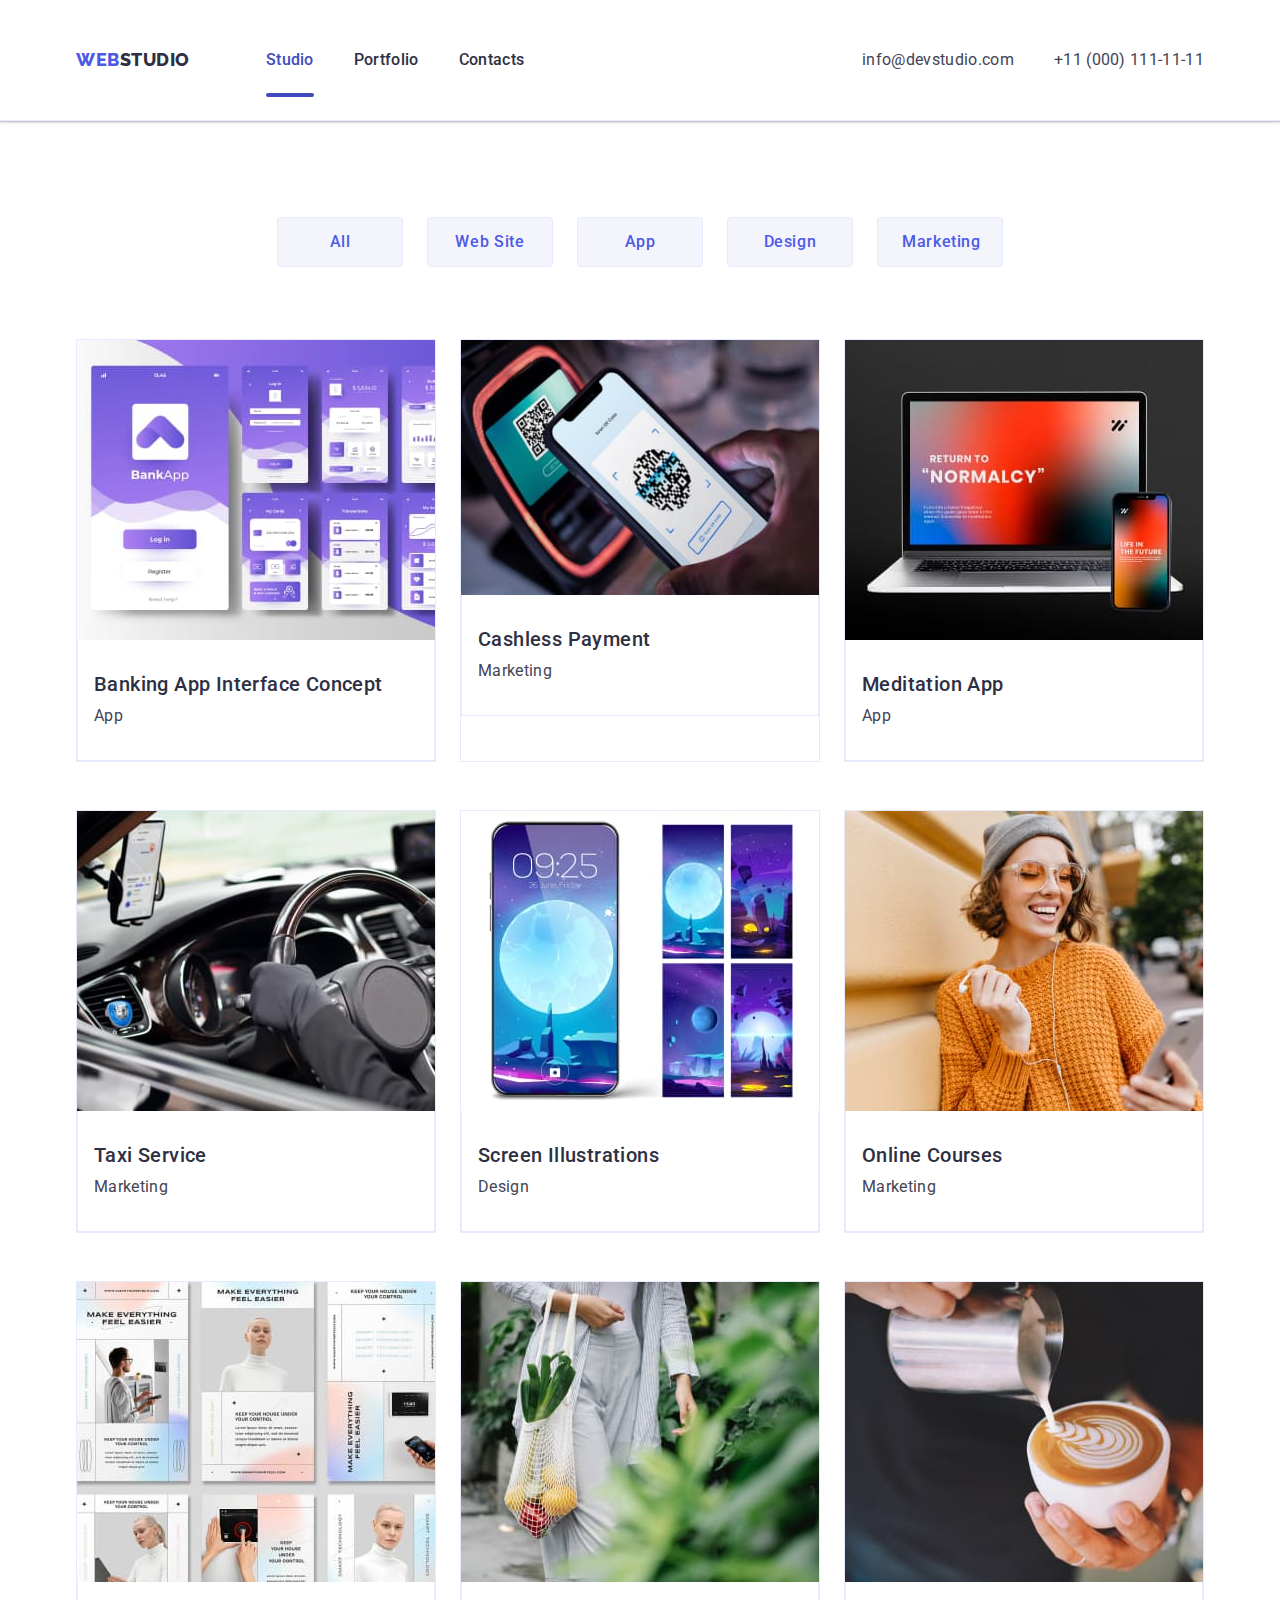
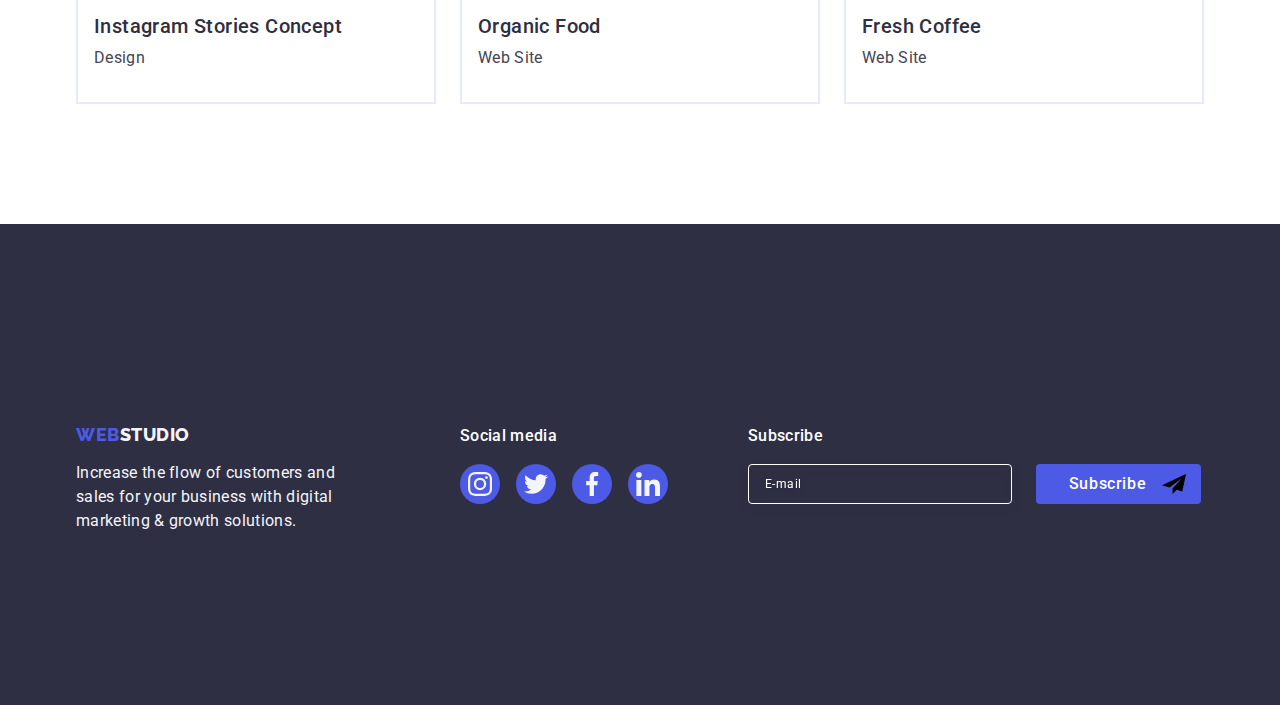
==== commit 3260388a: "task7-comment2" ====
--- a/portfolio.html
+++ b/portfolio.html
@@ -24,22 +24,89 @@
         <nav class="nav-nav" >
         <a href="./index.html" class="logo link">Web<span class="logo-blak">Studio</span></a>
         <ul class="list nav-item">
-          <li class="item "><a href="./index.html" class="link-link link">Studio</a></li>
-          <li class="item "><a href="./portfolio.html" class="link-link item-after link">Portfolio</a></li>
+          <li class="item "><a href="./index.html" class="link-link item-after link">Studio</a></li>
+          <li class="item "><a href="./portfolio.html" class="link-link  link">Portfolio</a></li>
           <li class="item "><a href="" class="link-link  link">Contacts</a></li>
         </ul>
       </nav>
    
 
-      <address class="address ">
+       <address class="address ">
         <ul class="list address-item">
           <li class="item"><a href="mailto:info@devstudio.com" class="address  link">info@devstudio.com</a></li>
-          <li class="item"><a href="tel:+110001111111" class="address  link">+11 (000) 111-11-11</a></li>
+          <li class="item"><a href="tel:+110001111111" class="address link">+11 (000) 111-11-11</a></li>
         </ul>
       </address>
 
+      <button type="button" class="button-open" data-menu-open>
+        <svg class="svg-menu" width="32" height="22">
+          <use href="./images/icons.svg#icon-open-menu"></use>
+        </svg>
+      </button>
+
+      <div class="menu is-hidden" data-menu>
+        <div>
+              <button type="button" class="button-menu" data-menu-close>
+                <svg class="svg-modal" width="8" height="8">
+                  <use href="./images/icons.svg#icon-close-black"></use>
+                </svg>
+              </button>
+        
+              <ul class="list nav-menu">
+               <li class="item-menu "><a href="./index.html" class="link-menu link">Studio</a></li>
+               <li class="item-menu "><a href="./portfolio.html" class="link-menu  link">Portfolio</a></li>
+               <li class="item-menu "><a href="" class="link-menu  link">Contacts</a></li>
+             </ul>
+        </div>
+        <div>
+
+          <address class="address-menu ">
+            <ul class="list address-item-menu">
+              <li class="item-menu"><a href="tel:+110001111111" class="address-menu link">+11 (000) 111-11-11</a></li>
+              <li class="item-menu"><a href="mailto:info@devstudio.com" class="address-menu  link">info@devstudio.com</a></li>
+              
+            </ul>
+          </address>
+
+             <ul class="list team-flex-menu">
+               <li class="style">
+                 <a href="" class="team-icon-back">
+                   <svg class="icon-fill-menu" width="24" height="24">
+                     <use href="./images/icons.svg#icon-instagram" >
+                     </use>
+                   </svg>
+                 </a>
+               </li>
+               <li class="style">
+                 <a href="" class="team-icon-back">
+                   <svg class="icon-fill-menu" width="24" height="24">
+                     <use href="./images/icons.svg#icon-twitter" >
+                     </use>
+                   </svg>
+                 </a>
+               </li>
+               <li class="style">
+                 <a href="" class="team-icon-back">
+                   <svg class="icon-fill-menu" width="24" height="24">
+                     <use href="./images/icons.svg#icon-facebook" >
+                     </use>
+                   </svg>
+                 </a>
+               </li>
+               <li class="style">
+                 <a href="" class="team-icon-back" >
+                   <svg class="icon-fill-menu" width="24" height="24">
+                     <use href="./images/icons.svg#icon-linkedin" >
+                     </use>
+                   </svg>
+                 </a>
+               </li>
+             </ul> 
+        </div>
+           </div>
+
      </div>
-    </header>
+    </header> 
     
     <!-- main -->
     <main>
@@ -70,14 +137,35 @@
               <a href=""  class="link main-hover">
                 
                 <div class="main-overlay">
-                   <img  src="./images/banking1.jpg" alt="bankapp" width="360">
+                  <picture>
+                    <source
+                    srcset="./images/banking1.jpg 1x,
+                    ./images/app-desk-2x.jpg 2x
+                    "
+                    media="(min-width: 1158px)">
+
+                    <source
+                    srcset="./images/app-tab-1x.jpg 1x,
+                    ./images/app-tab-2x.jpg 2x
+                    "
+                    media="(min-width: 768px)">
+
+                    <source
+                    srcset="./images/app-mob-1x.jpg 1x,
+                    ./images/app-mob-2x.jpg 2x"
+                    media="(max-width: 767px)"
+                    >
+
+                    <img  src="./images/banking1.jpg" alt="bankapp" width="360">
+                  </picture>
+                   
                   
                   <p class="overlay-text overlay"> 14 Stylish and User-Friendly App Design Concepts · Task Manager App · Calorie Tracker App · Exotic Fruit Ecommerce App · Cloud Storage App </p>
                   
                 </div>
              
               <div class="item-style"> 
-                <h2 class="header-three text-portfolio">Banking App Interface Concept</h2>
+                <h2 class="header-three-portfolio text-portfolio">Banking App Interface Concept</h2>
                 <p class="text text-portfolio-li">App</p>
               </div>
             </a>
@@ -87,14 +175,33 @@
               <a href="" class="link main-hover">
 
               <div class="main-overlay">
-                <img  src="./images/cashless1.jpg" alt="cashless" width="360">
+                <picture>
+                  <source
+                  srcset="./images/marketing-mob-1x.jpg 1x,
+                  ./images/marketing-mob-2x.jpg 2x"
+                  media="(min-width: 1158px)">
+
+                  <source
+                  srcset="./images/marketing-tab-1x.jpg 1x,
+                  ./images/marketing-tab-2x.jpg 2x"
+                  media="(min-width: 768px)">
+
+                  <source
+                  srcset="./images/cashless1.jpg 1x,
+                  ./images/marketing-desk-2x.jpg 2x"
+                  media="(max-width: 767px)"
+                  >
+
+                 <img  src="./images/cashless1.jpg" alt="cashless" width="360">
+   
+                </picture>
 
                 <p class="overlay-text overlay">14 Stylish and User-Friendly App Design Concepts · Task Manager App · Calorie Tracker App · Exotic Fruit Ecommerce App · Cloud Storage App</p>
                
               </div>
 
                 <div class="item-style"> 
-                <h2 class="header-three text-portfolio">Cashless Payment</h2>
+                <h2 class="header-three-portfolio text-portfolio">Cashless Payment</h2>
                 <p class="text text-portfolio-li">Marketing</p>
                 </div>
               </a>
@@ -110,7 +217,7 @@
                 </div>
 
                 <div class="item-style"> 
-            <h2 class="header-three text-portfolio">Meditation App</h2>
+            <h2 class="header-three-portfolio text-portfolio">Meditation App</h2>
             <p class="text text-portfolio-li">App</p>
               </div>
           </a>
@@ -127,7 +234,7 @@
                   </div>
                  
                   <div class="item-style"> 
-                <h2 class="header-three text-portfolio">Taxi Service</h2>
+                <h2 class="header-three-portfolio text-portfolio">Taxi Service</h2>
                 <p class="text text-portfolio-li">Marketing</p>
               </div>
               </a>
@@ -144,7 +251,7 @@
                 </div>
                 
                 <div class="item-style"> 
-                <h2 class="header-three text-portfolio">Screen Illustrations</h2>
+                <h2 class="header-three-portfolio text-portfolio">Screen Illustrations</h2>
                 <p class="text text-portfolio-li">Design</p>
                 </div>
               </a>
@@ -161,7 +268,7 @@
                 </div>
            
                 <div class="item-style"> 
-                <h2 class="header-three text-portfolio">Online Courses</h2>
+                <h2 class="header-three-portfolio text-portfolio">Online Courses</h2>
                 <p class="text text-portfolio-li">Marketing</p>
                 </div>
               </a>
@@ -178,7 +285,7 @@
                 </div>
                 
                 <div class="item-style"> 
-                <h2 class="header-three text-portfolio">Instagram Stories Concept</h2>
+                <h2 class="header-three-portfolio text-portfolio">Instagram Stories Concept</h2>
                 <p class="text text-portfolio-li">Design</p>
                 </div>
               </a>
@@ -195,7 +302,7 @@
                 </div>
                
                 <div class="item-style"> 
-                <h2 class="header-three text-portfolio">Organic Food</h2>
+                <h2 class="header-three-portfolio text-portfolio">Organic Food</h2>
                 <p class="text text-portfolio-li">Web Site</p>
                 </div>
               </a>
@@ -212,7 +319,7 @@
                 </div>
                 
                 <div class="item-style"> 
-                <h2 class="header-three text-portfolio">Fresh Coffee</h2>
+                <h2 class="header-three-portfolio text-portfolio">Fresh Coffee</h2>
                 <p class="text text-portfolio-li">Web Site</p>
                 </div>
               </a>
@@ -234,7 +341,7 @@
            marketing & growth solutions.
          </p>
        </div>
-       <div >
+       <div class="media-social">
          <p class="media" >Social media</p>
    
          <ul class="list footer-flex-second">
@@ -273,31 +380,31 @@
            </li>
           </ul>
        </div>
-      
+   
        <div class="form-subscribe">
-        <p class="label-subscribe">Subscribe</p>
-  
-       <form class="form-footer">
-        
-          <label  class="label-footer">
-           <input type="email" name="email" class="input-subscribe" placeholder="E-mail"> 
-          </label>
-  
-         <button type="submit" class="button-subscribe"
+         <p class="label-subscribe">Subscribe</p>
+   
+        <form class="form-footer">
          
-         >Subscribe 
-         <svg class="svg-subscribe" width="24" height="24">
-          <use href="./images/icons.svg#icon-Frame"></use>
-        </svg>
+           <label  class="label-footer">
+            <input type="email" name="email" class="input-subscribe" placeholder="E-mail"> 
+           </label>
+   
+          <button type="submit" class="button-subscribe"
           
-      </button>
-          
-      </form> 
-      </div>
-      
+          >Subscribe 
+          <svg class="svg-subscribe" width="24" height="24">
+           <use href="./images/icons.svg#icon-Frame"></use>
+         </svg>
+           
+       </button>
+           
+       </form> 
+       </div>
+   
      </div>
-       </footer>
-   
+       </footer> 
+       <script src="./js/mobile-menu.js"></script>
      </body>
    </html>
    
--- a/css/styles.css
+++ b/css/styles.css
@@ -454,7 +454,7 @@
     margin-bottom: 8px;
 }
 
-/* .header-three {
+ .header-three-portfolio {
 font-weight: 500;
 font-size: 20px;
 line-height: 1.2;
@@ -463,7 +463,7 @@
 
 color: var(--logo-color);
 
-} */
+} 
 
 .team {
     background-color: var(--background-main) 
@@ -842,9 +842,9 @@
 
 .btn-li {
     display: flex;
-    justify-content: center;
+    flex-wrap: wrap;
     gap: 24px;
-    margin-bottom: 72px;
+    margin-bottom: 48px;
 }
 
 .btn-transition {
@@ -852,8 +852,9 @@
 }
 
 .btn-portfolio {
-width: 126px;
-padding: 12px 24px;
+max-width: 100%;
+padding: 8px 16px;
+
 
 font-family: "Roboto", sans-serif;
 font-style: normal;
@@ -867,9 +868,6 @@
 
 color: var(--link-color);
 
-flex: none;
-order: 0;
-flex-grow: 0;
 
 background: var(--background-section);
 
@@ -878,10 +876,6 @@
 
 transition: color 250ms cubic-bezier(0.4, 0, 0.2, 1), background-color 250ms cubic-bezier(0.4, 0, 0.2, 1), border-color 250ms cubic-bezier(0.4, 0, 0.2, 1), 
 box-shadow 250ms cubic-bezier(0.4, 0, 0.2, 1);
-
-/* transition-property: background, box-shadow, color;
-transition-duration: 250ms;
-transition-timing-function: cubic-bezier(0.4, 0, 0.2, 1); */
 
 }
 
@@ -904,7 +898,7 @@
 }
 
 .flex-element {
-    width: 360px;
+    max-width: 100%px;
     margin-right: 24px;
     margin-bottom: 48px;
     border: 1px solid #E7E9FC
@@ -926,9 +920,6 @@
 }
 
 
-.flex-container-li .flex-element:nth-child(3n) {
-    margin-right: 0;
-}
 
 .flex-container-li .flex-element:nth-last-child(-n+3) {
     margin-bottom: 0;
@@ -1297,8 +1288,7 @@
 
 .text-portfolio {
     margin-bottom: 8px;
-    /* padding-left: 16px;
-    margin-top: 32px; */
+    
 }
 
 .text-portfolio-li {
--- a/css/media.css
+++ b/css/media.css
@@ -153,6 +153,12 @@
     .menu {
         display: flex;
         }
+        /* portfolio */
+        .section-portfolio {
+            padding-top:  48px;
+            padding-bottom:  48px;
+         
+         }
     }
 
 
@@ -317,6 +323,27 @@
        
         margin-top: 0;
     }
+    /* portfolio */
+    .section-portfolio {
+        padding-top:  64px;
+        padding-bottom:  96px;
+     }
+     .btn-li {
+        display: flex;
+       justify-content: center;
+        margin-bottom: 64px;
+    }
+    .btn-portfolio {
+        max-width: 100%;
+        padding: 12px 24px;
+    }
+    .flex-element {
+        max-width: 356px;
+      
+    }
+    .flex-container-li .flex-element:nth-child(2n) {
+        margin-right: 0;
+    }
 }
 
 
@@ -499,10 +526,32 @@
 .logo-item {
      display: inline-block; 
 }
-}
-
-
-
-
-
-
+/* pornfolio */
+.section-portfolio {
+    padding-top:  96px;
+    padding-bottom:  120px;
+ }
+ .btn-li {
+    display: flex;
+    justify-content: center;
+ 
+    margin-bottom: 72px;
+}
+.btn-portfolio {
+    width: 126px;
+    padding: 12px 24px;
+}
+.flex-element {
+    width: 360px;
+}
+
+.flex-container-li .flex-element:nth-child(3n) {
+    margin-right: 0;
+}
+}
+
+
+
+
+
+
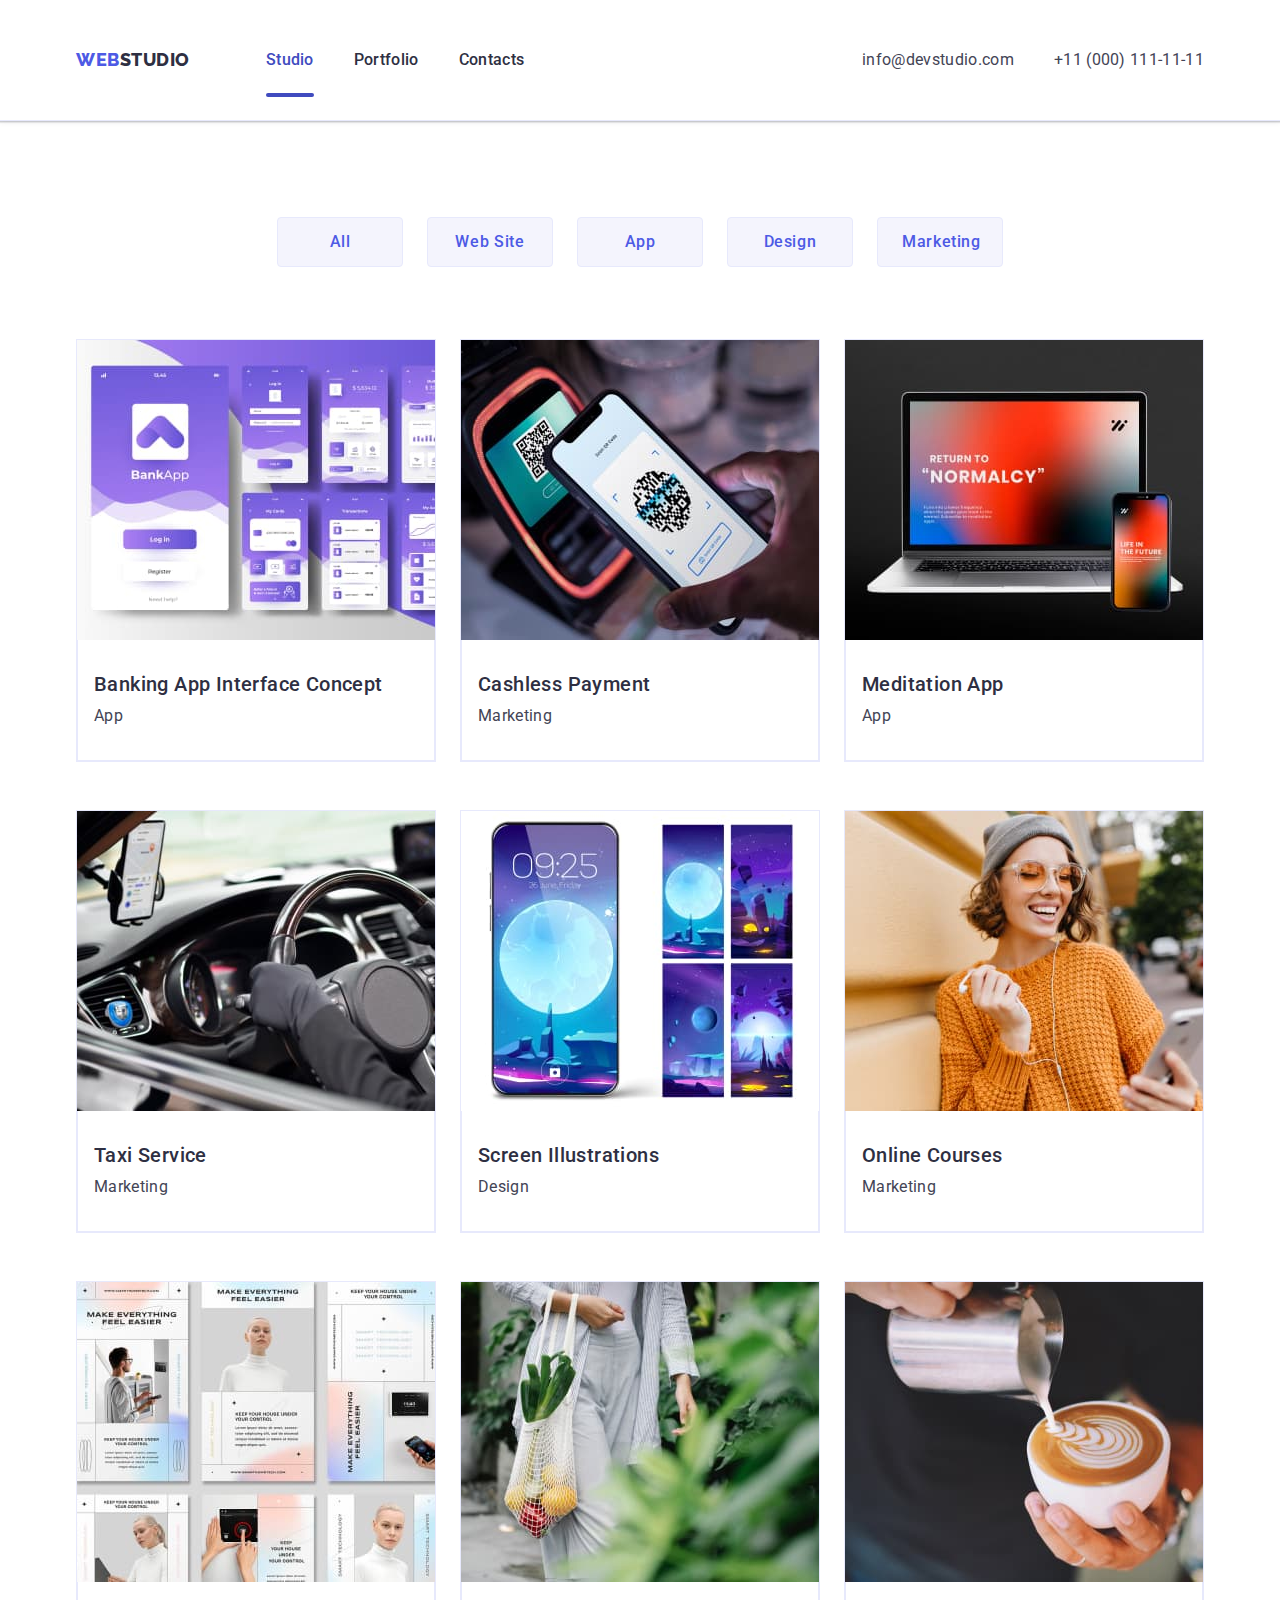
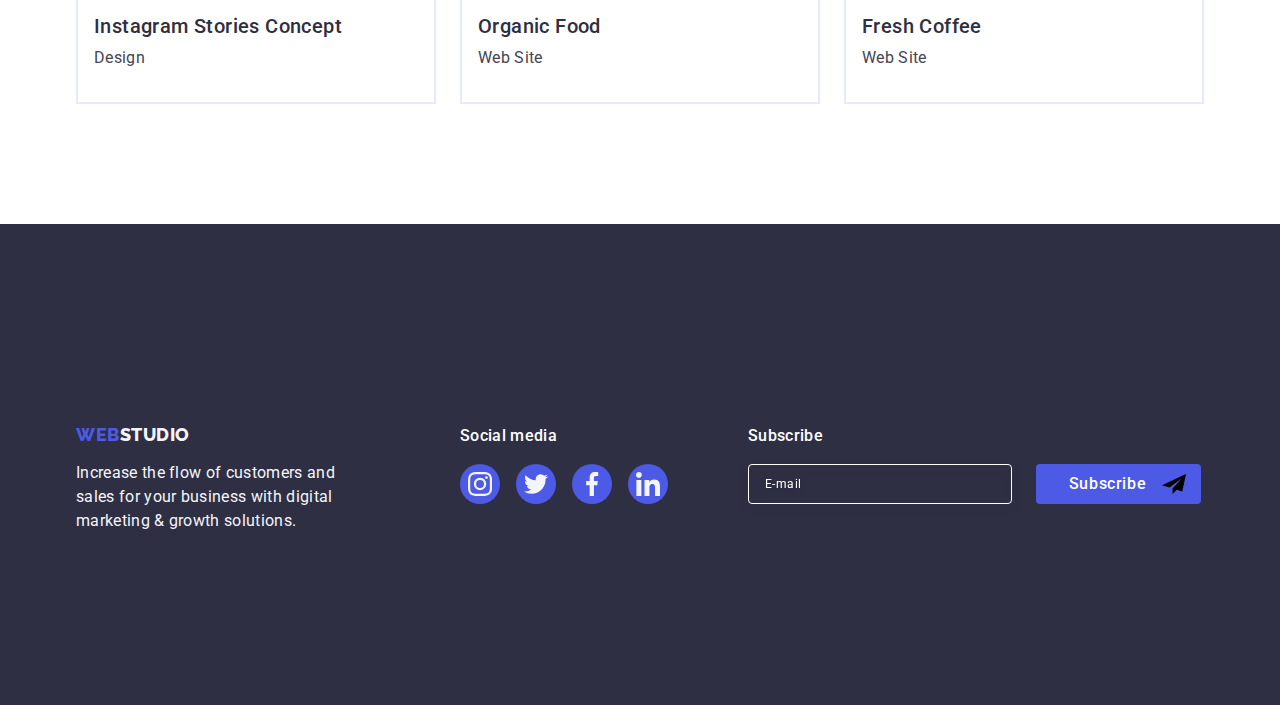
==== commit 17863629: "task7-comment3" ====
--- a/portfolio.html
+++ b/portfolio.html
@@ -177,8 +177,8 @@
               <div class="main-overlay">
                 <picture>
                   <source
-                  srcset="./images/marketing-mob-1x.jpg 1x,
-                  ./images/marketing-mob-2x.jpg 2x"
+                  srcset="./images/cashless1.jpg 1x,
+                  ./images/marketing-desk-2x.jpg 2x"
                   media="(min-width: 1158px)">
 
                   <source
@@ -187,8 +187,9 @@
                   media="(min-width: 768px)">
 
                   <source
-                  srcset="./images/cashless1.jpg 1x,
-                  ./images/marketing-desk-2x.jpg 2x"
+                  srcset="./images/marketing-mob-1x.jpg 1x,
+                  ./images/marketing-mob-2x.jpg 2x"
+
                   media="(max-width: 767px)"
                   >
 
@@ -211,7 +212,27 @@
               <a href=""  class="link main-hover">
                 
                 <div class="main-overlay">
-                  <img  src="./images/meditation1.jpg" alt="return_to_normalcy" width="360">
+                  <picture>
+                    <source
+                    srcset="./images/meditation1.jpg 1x,
+                    ./images/meditation-desk-2x.jpg 2x"
+                    media="(min-width: 1158px)">
+
+                    <source
+                    srcset="./images/meditation-tab-1x.jpg 1x, 
+                    ./images/meditation-tab-2x.jpg 2x"
+                    media="(min-width: 768px)">
+
+                    <source
+                    srcset="./images/meditation-mob-1x.jpg 1x,
+                    ./images/meditation-mob-2x.jpg 2x"
+
+                    media="(max-width: 767px)"
+                    >
+
+                    <img  src="./images/meditation1.jpg" alt="return_to_normalcy" width="360">
+
+                  </picture>
   
                   <p class="overlay-text overlay">14 Stylish and User-Friendly App Design Concepts · Task Manager App · Calorie Tracker App · Exotic Fruit Ecommerce App · Cloud Storage App</p>
                 </div>
@@ -227,7 +248,28 @@
                 <a href=""  class="link main-hover">
 
                   <div class="main-overlay">
-                     <img  src="./images/taxi1.jpg" alt="taxi" width="360">
+                    <picture>
+
+                      <source
+                      srcset="./images/taxi1.jpg 1x,
+                      ./images/taxe-desk-2x.jpg 2x"
+                      media="(min-width: 1158px)">
+
+                      <source
+                      srcset="./images/taxe-tab-1x.jpg 1x,
+                      ./images/taxe-tab-2x.jpg 2x"
+                      media="(min-width: 768px)"
+                      >
+
+                      <source
+                      srcset="./images/taxe-mob-1x.jpg 1x,
+                      ./images/taxe-mob-2x.jpg 2x"
+
+                      media="(max-width: 767px)"
+                      >
+                       <img  src="./images/taxi1.jpg" alt="taxi" width="360">
+
+                    </picture>
     
                     <p class="overlay-text overlay">14 Stylish and User-Friendly App Design Concepts · Task Manager App · Calorie Tracker App · Exotic Fruit Ecommerce App · Cloud Storage App</p>
                    
@@ -244,7 +286,28 @@
               <a href="" class="link main-hover">
 
                 <div class="main-overlay">
+                  <picture>
+                    <source
+                    srcset="./images/screen1.jpg 1x,
+                    ./images/screen-desc-2x.jpg 2x"
+                    media="(min-width: 1158px)"
+                    >
+
+                    <source
+                    srcset="./images/screen-tab-1x.jpg 1x,
+                    ./images/screen-tab-2x.jpg 2x"
+                    media="(min-width: 768px)"
+                    >
+
+                    <source
+                    srcset="./images/screen-mob-1x.jpg 1x,
+                    ./images/screen-mob-2x.jpg 2x"
+                    media="(max-width: 767px)"
+                    >
+
                   <img  src="./images/screen1.jpg" alt="screen" width="360">
+
+                  </picture>
   
                   <p class="overlay-text overlay">14 Stylish and User-Friendly App Design Concepts · Task Manager App · Calorie Tracker App · Exotic Fruit Ecommerce App · Cloud Storage App</p>
                  
@@ -261,7 +324,28 @@
               <a href=""  class="link main-hover">
 
                 <div class="main-overlay">
+
+                  <picture>
+                    <source
+                    srcset="./images/online1.jpg 1x,
+                    ./images/online-desk-2x.jpg 2x"
+                    media="(min-width: 1158px)"
+                    >
+
+                    <source
+                    srcset="./images/online-tab-1x.jpg 1x,
+                    ./images/online-tab-2x.jpg 2x"
+                    media="(min-width: 768px)"
+                    >
+
+                    <source
+                    srcset="./images/online-molb-1x.jpg 1x,
+                    ./images/online-mob-2x.jpg 2x "
+                    media="(max-width: 767px)"
+                    >
                    <img  src="./images/online1.jpg" alt="girl_talking_online" width="360">
+
+                  </picture>
   
                   <p class="overlay-text overlay">14 Stylish and User-Friendly App Design Concepts · Task Manager App · Calorie Tracker App · Exotic Fruit Ecommerce App · Cloud Storage App</p>
                  
@@ -278,7 +362,28 @@
               <a href=""  class="link main-hover">
 
                 <div class="main-overlay">
-                  <img  src="./images/instagram1.jpg" alt="instagram_stories" width="360">
+                  <picture>
+
+                    <source
+                    srcset="./images/instagram1.jpg 1x,
+                    ./images/insta-desk-2x.jpg 2x "
+                    media="(min-width: 1158px)"
+                    >
+
+                    <source
+                    srcset="./images/insta-tab-1x.jpg 1x,
+                    ./images/insta-tab-2x.jpg 2x"
+                    media="(min-width: 768px)"
+                    >
+
+                    <source 
+                    srcset="./images/insta-mob-1x.jpg 1x,
+                    ./images/insta-mob-2x.jpg 2x "
+                    media="(max-width: 767px)"
+                    >
+
+                    <img  src="./images/instagram1.jpg" alt="instagram_stories" width="360">
+                </picture>
   
                   <p class="overlay-text overlay">14 Stylish and User-Friendly App Design Concepts · Task Manager App · Calorie Tracker App · Exotic Fruit Ecommerce App · Cloud Storage App</p>
                  
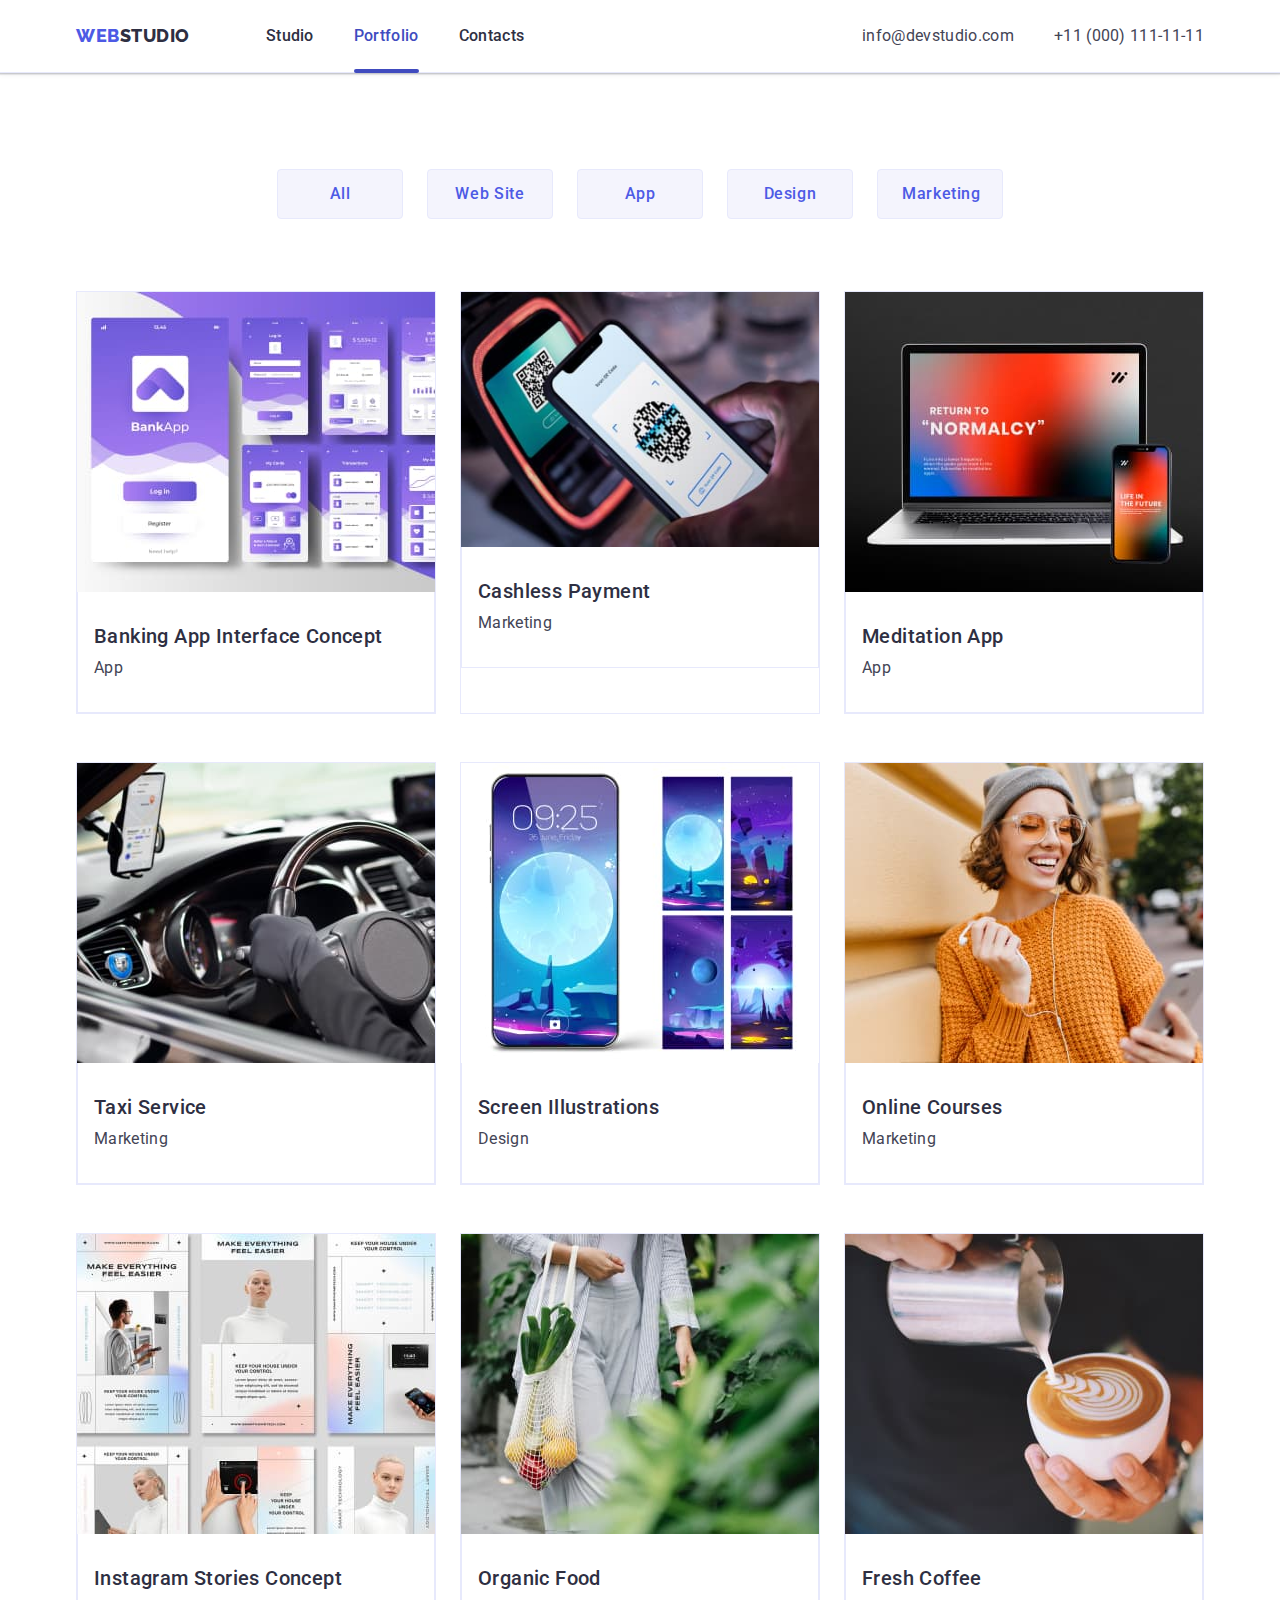
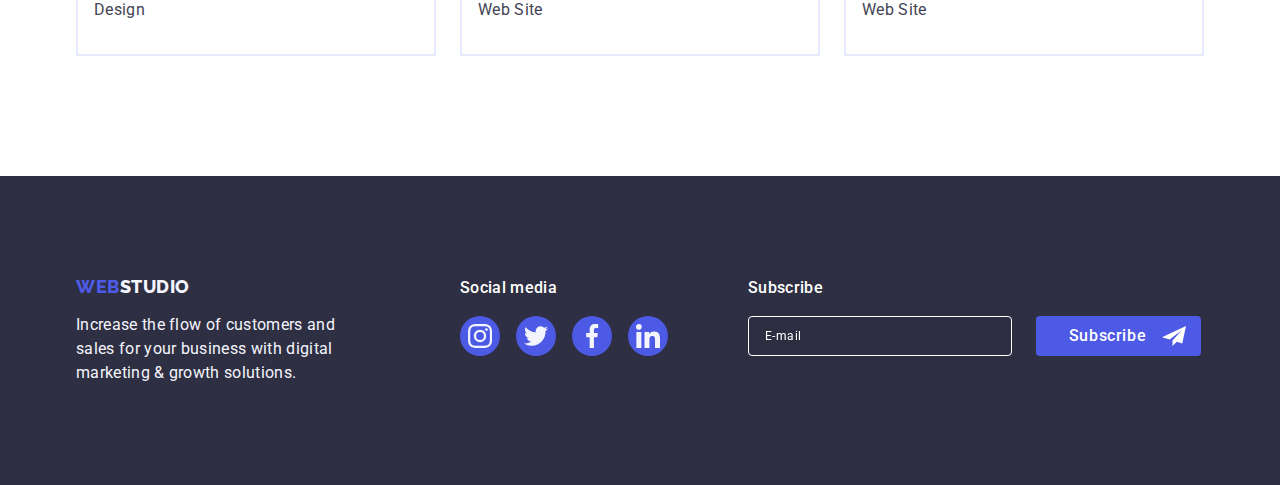
==== commit d59144cf: "task7-comment5" ====
--- a/portfolio.html
+++ b/portfolio.html
@@ -24,8 +24,8 @@
         <nav class="nav-nav" >
         <a href="./index.html" class="logo link">Web<span class="logo-blak">Studio</span></a>
         <ul class="list nav-item">
-          <li class="item "><a href="./index.html" class="link-link item-after link">Studio</a></li>
-          <li class="item "><a href="./portfolio.html" class="link-link  link">Portfolio</a></li>
+          <li class="item "><a href="./index.html" class="link-link  link">Studio</a></li>
+          <li class="item "><a href="./portfolio.html" class="link-link item-after link">Portfolio</a></li>
           <li class="item "><a href="" class="link-link  link">Contacts</a></li>
         </ul>
       </nav>
@@ -156,7 +156,7 @@
                     media="(max-width: 767px)"
                     >
 
-                    <img  src="./images/banking1.jpg" alt="bankapp" width="360">
+                    <img class="img-portfolio" src="./images/banking1.jpg" alt="bankapp" width="360">
                   </picture>
                    
                   
@@ -177,8 +177,8 @@
               <div class="main-overlay">
                 <picture>
                   <source
-                  srcset="./images/cashless1.jpg 1x,
-                  ./images/marketing-desk-2x.jpg 2x"
+                  srcset="./images/marketing-mob-1x.jpg 1x,
+                  ./images/marketing-mob-2x.jpg 2x"
                   media="(min-width: 1158px)">
 
                   <source
@@ -187,13 +187,12 @@
                   media="(min-width: 768px)">
 
                   <source
-                  srcset="./images/marketing-mob-1x.jpg 1x,
-                  ./images/marketing-mob-2x.jpg 2x"
-
+                  srcset="./images/cashless1.jpg 1x,
+                  ./images/marketing-desk-2x.jpg 2x"
                   media="(max-width: 767px)"
                   >
 
-                 <img  src="./images/cashless1.jpg" alt="cashless" width="360">
+                 <img class="img-portfolio" src="./images/cashless1.jpg" alt="cashless" width="360">
    
                 </picture>
 
@@ -212,27 +211,7 @@
               <a href=""  class="link main-hover">
                 
                 <div class="main-overlay">
-                  <picture>
-                    <source
-                    srcset="./images/meditation1.jpg 1x,
-                    ./images/meditation-desk-2x.jpg 2x"
-                    media="(min-width: 1158px)">
-
-                    <source
-                    srcset="./images/meditation-tab-1x.jpg 1x, 
-                    ./images/meditation-tab-2x.jpg 2x"
-                    media="(min-width: 768px)">
-
-                    <source
-                    srcset="./images/meditation-mob-1x.jpg 1x,
-                    ./images/meditation-mob-2x.jpg 2x"
-
-                    media="(max-width: 767px)"
-                    >
-
-                    <img  src="./images/meditation1.jpg" alt="return_to_normalcy" width="360">
-
-                  </picture>
+                  <img class="img-portfolio" src="./images/meditation1.jpg" alt="return_to_normalcy" width="360">
   
                   <p class="overlay-text overlay">14 Stylish and User-Friendly App Design Concepts · Task Manager App · Calorie Tracker App · Exotic Fruit Ecommerce App · Cloud Storage App</p>
                 </div>
@@ -248,28 +227,7 @@
                 <a href=""  class="link main-hover">
 
                   <div class="main-overlay">
-                    <picture>
-
-                      <source
-                      srcset="./images/taxi1.jpg 1x,
-                      ./images/taxe-desk-2x.jpg 2x"
-                      media="(min-width: 1158px)">
-
-                      <source
-                      srcset="./images/taxe-tab-1x.jpg 1x,
-                      ./images/taxe-tab-2x.jpg 2x"
-                      media="(min-width: 768px)"
-                      >
-
-                      <source
-                      srcset="./images/taxe-mob-1x.jpg 1x,
-                      ./images/taxe-mob-2x.jpg 2x"
-
-                      media="(max-width: 767px)"
-                      >
-                       <img  src="./images/taxi1.jpg" alt="taxi" width="360">
-
-                    </picture>
+                     <img class="img-portfolio" src="./images/taxi1.jpg" alt="taxi" width="360">
     
                     <p class="overlay-text overlay">14 Stylish and User-Friendly App Design Concepts · Task Manager App · Calorie Tracker App · Exotic Fruit Ecommerce App · Cloud Storage App</p>
                    
@@ -286,28 +244,7 @@
               <a href="" class="link main-hover">
 
                 <div class="main-overlay">
-                  <picture>
-                    <source
-                    srcset="./images/screen1.jpg 1x,
-                    ./images/screen-desc-2x.jpg 2x"
-                    media="(min-width: 1158px)"
-                    >
-
-                    <source
-                    srcset="./images/screen-tab-1x.jpg 1x,
-                    ./images/screen-tab-2x.jpg 2x"
-                    media="(min-width: 768px)"
-                    >
-
-                    <source
-                    srcset="./images/screen-mob-1x.jpg 1x,
-                    ./images/screen-mob-2x.jpg 2x"
-                    media="(max-width: 767px)"
-                    >
-
-                  <img  src="./images/screen1.jpg" alt="screen" width="360">
-
-                  </picture>
+                  <img class="img-portfolio" src="./images/screen1.jpg" alt="screen" width="360">
   
                   <p class="overlay-text overlay">14 Stylish and User-Friendly App Design Concepts · Task Manager App · Calorie Tracker App · Exotic Fruit Ecommerce App · Cloud Storage App</p>
                  
@@ -324,28 +261,7 @@
               <a href=""  class="link main-hover">
 
                 <div class="main-overlay">
-
-                  <picture>
-                    <source
-                    srcset="./images/online1.jpg 1x,
-                    ./images/online-desk-2x.jpg 2x"
-                    media="(min-width: 1158px)"
-                    >
-
-                    <source
-                    srcset="./images/online-tab-1x.jpg 1x,
-                    ./images/online-tab-2x.jpg 2x"
-                    media="(min-width: 768px)"
-                    >
-
-                    <source
-                    srcset="./images/online-molb-1x.jpg 1x,
-                    ./images/online-mob-2x.jpg 2x "
-                    media="(max-width: 767px)"
-                    >
-                   <img  src="./images/online1.jpg" alt="girl_talking_online" width="360">
-
-                  </picture>
+                   <img class="img-portfolio" src="./images/online1.jpg" alt="girl_talking_online" width="360">
   
                   <p class="overlay-text overlay">14 Stylish and User-Friendly App Design Concepts · Task Manager App · Calorie Tracker App · Exotic Fruit Ecommerce App · Cloud Storage App</p>
                  
@@ -362,28 +278,7 @@
               <a href=""  class="link main-hover">
 
                 <div class="main-overlay">
-                  <picture>
-
-                    <source
-                    srcset="./images/instagram1.jpg 1x,
-                    ./images/insta-desk-2x.jpg 2x "
-                    media="(min-width: 1158px)"
-                    >
-
-                    <source
-                    srcset="./images/insta-tab-1x.jpg 1x,
-                    ./images/insta-tab-2x.jpg 2x"
-                    media="(min-width: 768px)"
-                    >
-
-                    <source 
-                    srcset="./images/insta-mob-1x.jpg 1x,
-                    ./images/insta-mob-2x.jpg 2x "
-                    media="(max-width: 767px)"
-                    >
-
-                    <img  src="./images/instagram1.jpg" alt="instagram_stories" width="360">
-                </picture>
+                  <img class="img-portfolio" src="./images/instagram1.jpg" alt="instagram_stories" width="360">
   
                   <p class="overlay-text overlay">14 Stylish and User-Friendly App Design Concepts · Task Manager App · Calorie Tracker App · Exotic Fruit Ecommerce App · Cloud Storage App</p>
                  
@@ -400,7 +295,7 @@
               <a href=""  class="link main-hover">
 
                 <div class="main-overlay">
-                 <img  src="./images/organic1.jpg" alt="organic_food" width="360">
+                 <img class="img-portfolio" src="./images/organic1.jpg" alt="organic_food" width="360">
   
                   <p class="overlay-text overlay">14 Stylish and User-Friendly App Design Concepts · Task Manager App · Calorie Tracker App · Exotic Fruit Ecommerce App · Cloud Storage App</p>
                  
@@ -417,7 +312,7 @@
               <a href=""  class="link main-hover">
 
                 <div class="main-overlay">
-                <img  src="./images/coffe1.jpg" alt="coffe" width="360">
+                <img class="img-portfolio" src="./images/coffe1.jpg" alt="coffe" width="360">
   
                   <p class="overlay-text overlay">14 Stylish and User-Friendly App Design Concepts · Task Manager App · Calorie Tracker App · Exotic Fruit Ecommerce App · Cloud Storage App</p>
                  
--- a/css/styles.css
+++ b/css/styles.css
@@ -48,7 +48,7 @@
 .hedear-border {
     border-bottom: 1px solid #E7E9FC;
     padding-top:  24px;
-    padding-bottom: 24px;
+    padding-bottom: 24px; 
     box-shadow: 0px 2px 1px rgba(46, 47, 66, 0.08), 0px 1px 1px rgba(46, 47, 66, 0.16), 0px 1px 6px rgba(46, 47, 66, 0.08);
 }
 
@@ -115,7 +115,7 @@
 
 .link-link {
     display: none;
-padding: 24px 0;
+    padding: 24px 0;
 
     font-weight: 500;
     font-size: 16px;
@@ -264,12 +264,14 @@
        display: none;
        position: fixed;
        top: 0;
+       right: 0;
        z-index: 100;
-       width: 100%;
+       width: 100vw;
        height: 100vh;
 
        flex-direction: column;
        justify-content: space-between;
+       overflow: auto;
 
        padding: 24px 24px 40px 40px;
        background: #FFFFFF;
@@ -343,6 +345,7 @@
 
 /* section1 */
 .header {
+
     font-weight: 700;
  
     text-align: center;
@@ -545,6 +548,8 @@
 }
 
 .section-four {
+    background-color: rgba(255, 255, 255, 1);
+    ;
     padding: 32px 16px 
 }
 
@@ -811,6 +816,7 @@
 letter-spacing: 0.04em;
 
 color: #FFFFFF;
+fill: #FFFFFF; 
 
 background: #4D5AE5;
 border-radius: 4px;
--- a/css/media.css
+++ b/css/media.css
@@ -1,59 +1,56 @@
 
-
-
-@media screen and (min-width: 428px) {
-    .container {
-        max-width: 428px;
-        }
-        /* header */
-
-        .button-open {
-            display: block;
-            width: 32px;
-            height: 22px;
-          border: transparent;
-          background-color: transparent; 
-        }
-        .menu {
-            display: block;
-        }
-
-        /* section 1 */
-        .hero {
-            max-width: 428px;
-
-            background-image: linear-gradient(rgba(46, 47, 66, 0.7), rgba(46, 47, 66, 0.7)),  
-                      url(../images/Dark-bg-mob.jpg);
-        }
-
-        @media (min-device-pixel-ratio: 2),
-        (min-resolution: 192dpi),
-        (min-resolution: 2dppx) {
-        .hero {
-          background-image:  linear-gradient(rgba(46, 47, 66, 0.7), rgba(46, 47, 66, 0.7)),  
-          url(../images/Dark-bg-mob-2x.jpg);
-        }}
-
-        .header {
-            font-size: 36px;
-            line-height: 1.11;
+    @media screen and (min-width: 320px) {
+        .container {
             max-width: 320px;
-            margin-bottom: 72px;
-        }
-
-        .section-hero {
-            padding-top: 112px;
-            padding-bottom: 112px;
-        }
-    /* section 2 */
-
-    .section-principles {
+            }
+    /* header */
+    .button-open {
+        display: block;
+        width: 32px;
+        height: 22px;
+      border: transparent;
+      background-color: transparent; 
+    }
+    .team-flex-menu {
+       gap: 38px;
+    }
+    
+    /* section1 */
+    .hero {
+        max-width: 320px;
+
+        background-image: linear-gradient(rgba(46, 47, 66, 0.7), rgba(46, 47, 66, 0.7)),  
+                  url(../images/Dark-bg-mob.jpg);
+    }
+
+    @media (min-device-pixel-ratio: 2),
+    (min-resolution: 192dpi),
+    (min-resolution: 2dppx) {
+    .hero {
+      background-image:  linear-gradient(rgba(46, 47, 66, 0.7), rgba(46, 47, 66, 0.7)),  
+      url(../images/Dark-bg-mob-2x.jpg);
+    }}
+
+    .header {
+        font-size: 36px;
+        line-height: 1.11;
+        max-width: 320px;
+        margin-bottom: 72px;
+    }
+
+    .section-hero {
+        padding-top: 112px;
+        padding-bottom: 112px;
+    }
+     /* section 2 */
+
+     .section-principles {
         padding-top: 96px;
         padding-bottom: 96px;
     }
 
     .item-principiles {
-        width: 396px;
+        width: 290px;
         margin-bottom: 72px;
         
        }
@@ -71,7 +68,8 @@
 
       /* section 4 */
         .container > .team-team {
-            max-width: 294px;
+            max-width: 264px;
+           
         }
 
         .section-team {
@@ -98,6 +96,7 @@
         }
         .customer-flex {
           gap: 16px;
+          justify-content: center;
      
            }
         .customer-icon {
@@ -124,7 +123,7 @@
 }
 
 .input-subscribe {
-    width: 398px;
+    width: 290px;
    }
 
    .form-subscribe {
@@ -159,8 +158,179 @@
             padding-bottom:  48px;
          
          }
-    }
-
+         .img-portfolio {
+            width: 290px;
+         }
+        }
+
+
+
+@media screen and (min-width: 428px) {
+    .container {
+        max-width: 428px;
+        }
+        /* header */
+
+      
+        .button-open {
+            display: block;
+            width: 32px;
+            height: 22px;
+          border: transparent;
+          background-color: transparent; 
+        }
+        .team-flex-menu {
+         
+           gap: 56px;
+        }
+       
+
+        /* section 1 */
+        .hero {
+            max-width: 428px;
+
+            background-image: linear-gradient(rgba(46, 47, 66, 0.7), rgba(46, 47, 66, 0.7)),  
+                      url(../images/Dark-bg-mob.jpg);
+        }
+
+        @media (min-device-pixel-ratio: 2),
+        (min-resolution: 192dpi),
+        (min-resolution: 2dppx) {
+        .hero {
+          background-image:  linear-gradient(rgba(46, 47, 66, 0.7), rgba(46, 47, 66, 0.7)),  
+          url(../images/Dark-bg-mob-2x.jpg);
+        }}
+
+        .header {
+            font-size: 36px;
+            line-height: 1.11;
+            max-width: 320px;
+            margin-bottom: 72px;
+        }
+
+        .section-hero {
+            padding-top: 112px;
+            padding-bottom: 112px;
+        }
+    /* section 2 */
+
+    .section-principles {
+        padding-top: 96px;
+        padding-bottom: 96px;
+    }
+
+    .item-principiles {
+        width: 396px;
+        margin-bottom: 72px;
+        
+       }
+       .header-three {
+        font-weight: 700;
+        font-size: 36px;
+        line-height: 1.11;
+     
+        text-align: center;
+        }
+
+        .text {
+            font-weight: 500;
+        }
+
+      /* section 4 */
+        .container > .team-team {
+            max-width: 264px;
+           
+        }
+
+        .section-team {
+            padding-top: 96px;
+            padding-bottom: 96px;
+            }
+
+         .team {
+            margin-top: 72px;
+         }
+
+         .section-four > .header-three {
+            font-weight: 500;
+            font-size: 20px;
+            line-height: 1.2;
+         }
+         .text-team {font-weight: 400;
+            font-size: 16px;  
+        } 
+        /* section 5 */
+        .section-customer {
+            padding-top: 96px;
+            padding-bottom: 96px;
+        }
+        .customer-flex {
+          gap: 16px;
+     
+           }
+        .customer-icon {
+            margin-bottom: 72px;
+        }
+          /* footer */
+    .footer {
+        padding-top: 96px;
+        padding-bottom: 96px;
+        }
+    .media-second {
+        /* display: block;
+        text-align: center; */
+        margin-bottom: 72px;
+    } 
+   .media-social {
+    display: block;
+   text-align: center;
+   }
+   .footer-flex-second {
+    display: flex;
+    justify-content: center;
+    gap: 16px;
+}
+
+.input-subscribe {
+    width: 398px;
+   }
+
+   .form-subscribe {
+margin-top: 72px;
+    }
+    .label-subscribe {
+         text-align: center;
+            }
+    .button-subscribe {
+        margin: 0 auto;
+        margin-top: 16px;
+    }
+    
+    .text-footer {
+        display: block;
+        margin: 0 auto;
+    }
+    .logo {   
+        margin-right: 0;
+        }
+    .logo-item {
+      display: flex;
+      justify-content: center;
+      margin-bottom: 16px; 
+        }
+    .menu {
+        display: flex;
+        }
+        /* portfolio */
+        .section-portfolio {
+            padding-top:  48px;
+            padding-bottom:  48px;
+         }
+
+         .img-portfolio {
+            width: 360px;
+         }
+    }
 
 
 @media screen and (min-width: 768px ) and (max-width: 1157px ) {
@@ -169,6 +339,10 @@
         max-width: 768px;
         }
        /* header */
+       .hedear-border {
+        padding-top: 0;
+        padding-bottom: 0;
+       }
     .link-link {
         display: block;
        }
@@ -180,9 +354,9 @@
     .address-item {
         display: block;
     }
-    .item:first-child {
+    /* .item:first-child {
         margin-bottom: 12px;
-    }
+    } */
     .button-open {
         display: none;
     }
@@ -352,6 +526,10 @@
         max-width: 1158px;
         }
         /* header */
+        .hedear-border {
+            padding-top: 0;
+            padding-bottom: 0;
+           }
         .link-link {
             display: block;
         }
@@ -488,6 +666,11 @@
         padding-top: 100px;
         padding-bottom: 100px;
         }
+
+    .media-second {
+         margin-bottom: 0;
+    }
+
     .footer-flex-main {
         display: flex;
         align-items: baseline;
@@ -509,7 +692,7 @@
     margin-top: 0;
 }
 .form-subscribe {
-    margin-top: 100px;
+    margin-top: 0;
     gap: 24px;
     margin-left: 80px;
 }
@@ -548,10 +731,13 @@
 .flex-container-li .flex-element:nth-child(3n) {
     margin-right: 0;
 }
-}
-
-
-
-
-
-
+.img-portfolio {
+    width: 360px;
+ }
+}
+
+
+
+
+
+
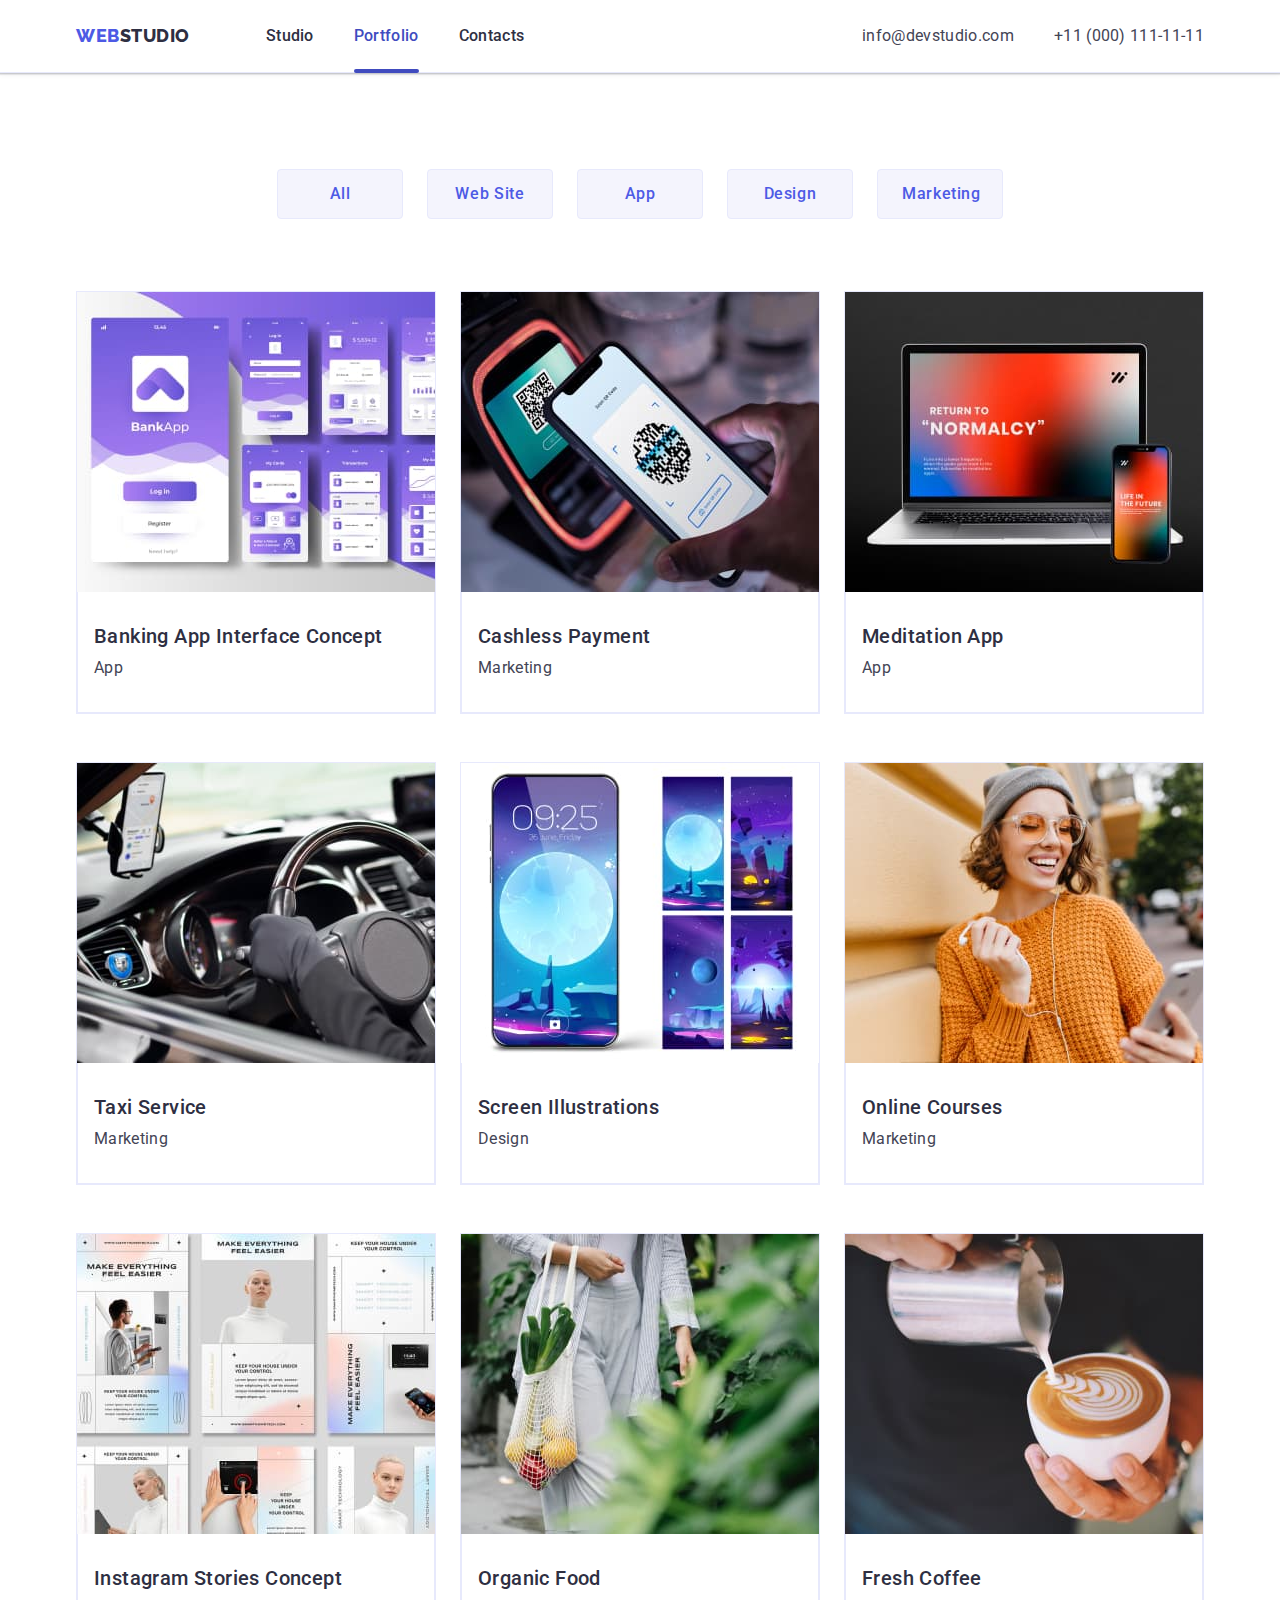
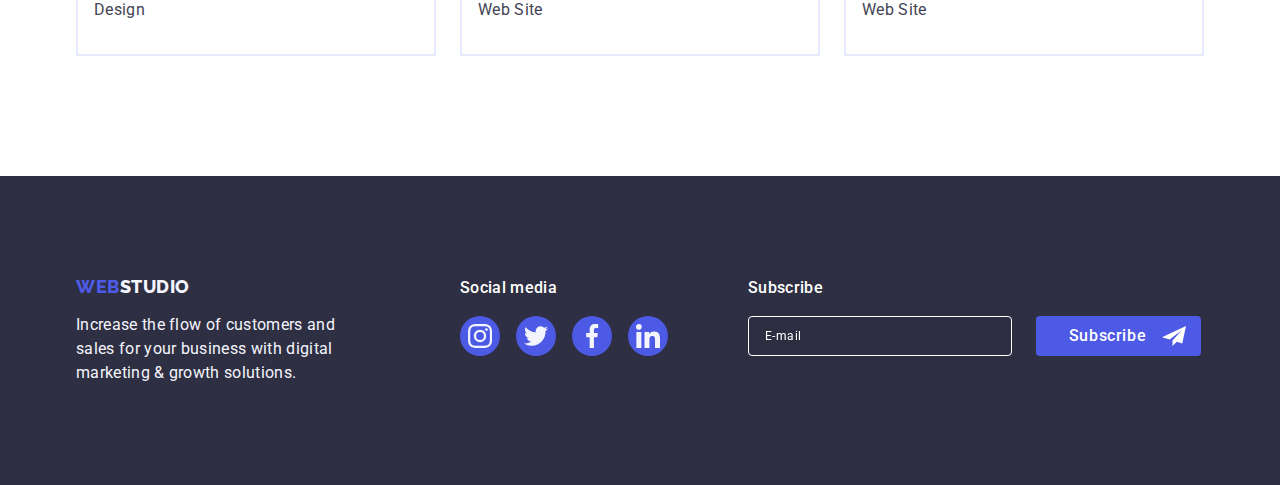
==== commit 94f810d0: "task7-comment6" ====
--- a/portfolio.html
+++ b/portfolio.html
@@ -109,6 +109,7 @@
     </header> 
     
     <!-- main -->
+    
     <main>
 
       <section class="section-portfolio">
@@ -177,8 +178,8 @@
               <div class="main-overlay">
                 <picture>
                   <source
-                  srcset="./images/marketing-mob-1x.jpg 1x,
-                  ./images/marketing-mob-2x.jpg 2x"
+                  srcset="./images/cashless1.jpg 1x,
+                  ./images/marketing-desk-2x.jpg 2x"
                   media="(min-width: 1158px)">
 
                   <source
@@ -187,8 +188,9 @@
                   media="(min-width: 768px)">
 
                   <source
-                  srcset="./images/cashless1.jpg 1x,
-                  ./images/marketing-desk-2x.jpg 2x"
+                  srcset="./images/marketing-mob-1x.jpg 1x,
+                  ./images/marketing-mob-2x.jpg 2x"
+
                   media="(max-width: 767px)"
                   >
 
@@ -211,7 +213,27 @@
               <a href=""  class="link main-hover">
                 
                 <div class="main-overlay">
-                  <img class="img-portfolio" src="./images/meditation1.jpg" alt="return_to_normalcy" width="360">
+                  <picture>
+                    <source
+                    srcset="./images/meditation1.jpg 1x,
+                    ./images/meditation-desk-2x.jpg 2x"
+                    media="(min-width: 1158px)">
+
+                    <source
+                    srcset="./images/meditation-tab-1x.jpg 1x, 
+                    ./images/meditation-tab-2x.jpg 2x"
+                    media="(min-width: 768px)">
+
+                    <source
+                    srcset="./images/meditation-mob-1x.jpg 1x,
+                    ./images/meditation-mob-2x.jpg 2x"
+
+                    media="(max-width: 767px)"
+                    >
+
+                    <img class="img-portfolio" src="./images/meditation1.jpg" alt="return_to_normalcy" width="360">
+
+                  </picture>
   
                   <p class="overlay-text overlay">14 Stylish and User-Friendly App Design Concepts · Task Manager App · Calorie Tracker App · Exotic Fruit Ecommerce App · Cloud Storage App</p>
                 </div>
@@ -227,7 +249,28 @@
                 <a href=""  class="link main-hover">
 
                   <div class="main-overlay">
-                     <img class="img-portfolio" src="./images/taxi1.jpg" alt="taxi" width="360">
+                    <picture>
+
+                      <source
+                      srcset="./images/taxi1.jpg 1x,
+                      ./images/taxe-desk-2x.jpg 2x"
+                      media="(min-width: 1158px)">
+
+                      <source
+                      srcset="./images/taxe-tab-1x.jpg 1x,
+                      ./images/taxe-tab-2x.jpg 2x"
+                      media="(min-width: 768px)"
+                      >
+
+                      <source
+                      srcset="./images/taxe-mob-1x.jpg 1x,
+                      ./images/taxe-mob-2x.jpg 2x"
+
+                      media="(max-width: 767px)"
+                      >
+                       <img class="img-portfolio" src="./images/taxi1.jpg" alt="taxi" width="360">
+
+                    </picture>
     
                     <p class="overlay-text overlay">14 Stylish and User-Friendly App Design Concepts · Task Manager App · Calorie Tracker App · Exotic Fruit Ecommerce App · Cloud Storage App</p>
                    
@@ -244,7 +287,28 @@
               <a href="" class="link main-hover">
 
                 <div class="main-overlay">
+                  <picture>
+                    <source
+                    srcset="./images/screen1.jpg 1x,
+                    ./images/screen-desc-2x.jpg 2x"
+                    media="(min-width: 1158px)"
+                    >
+
+                    <source
+                    srcset="./images/screen-tab-1x.jpg 1x,
+                    ./images/screen-tab-2x.jpg 2x"
+                    media="(min-width: 768px)"
+                    >
+
+                    <source
+                    srcset="./images/screen-mob-1x.jpg 1x,
+                    ./images/screen-mob-2x.jpg 2x"
+                    media="(max-width: 767px)"
+                    >
+
                   <img class="img-portfolio" src="./images/screen1.jpg" alt="screen" width="360">
+
+                  </picture>
   
                   <p class="overlay-text overlay">14 Stylish and User-Friendly App Design Concepts · Task Manager App · Calorie Tracker App · Exotic Fruit Ecommerce App · Cloud Storage App</p>
                  
@@ -261,7 +325,28 @@
               <a href=""  class="link main-hover">
 
                 <div class="main-overlay">
+
+                  <picture>
+                    <source
+                    srcset="./images/online1.jpg 1x,
+                    ./images/online-desk-2x.jpg 2x"
+                    media="(min-width: 1158px)"
+                    >
+
+                    <source
+                    srcset="./images/online-tab-1x.jpg 1x,
+                    ./images/online-tab-2x.jpg 2x"
+                    media="(min-width: 768px)"
+                    >
+
+                    <source
+                    srcset="./images/online-molb-1x.jpg 1x,
+                    ./images/online-mob-2x.jpg 2x "
+                    media="(max-width: 767px)"
+                    >
                    <img class="img-portfolio" src="./images/online1.jpg" alt="girl_talking_online" width="360">
+
+                  </picture>
   
                   <p class="overlay-text overlay">14 Stylish and User-Friendly App Design Concepts · Task Manager App · Calorie Tracker App · Exotic Fruit Ecommerce App · Cloud Storage App</p>
                  
@@ -278,7 +363,28 @@
               <a href=""  class="link main-hover">
 
                 <div class="main-overlay">
-                  <img class="img-portfolio" src="./images/instagram1.jpg" alt="instagram_stories" width="360">
+                  <picture>
+
+                    <source
+                    srcset="./images/instagram1.jpg 1x,
+                    ./images/insta-desk-2x.jpg 2x "
+                    media="(min-width: 1158px)"
+                    >
+
+                    <source
+                    srcset="./images/insta-tab-1x.jpg 1x,
+                    ./images/insta-tab-2x.jpg 2x"
+                    media="(min-width: 768px)"
+                    >
+
+                    <source 
+                    srcset="./images/insta-mob-1x.jpg 1x,
+                    ./images/insta-mob-2x.jpg 2x "
+                    media="(max-width: 767px)"
+                    >
+
+                    <img class="img-portfolio" src="./images/instagram1.jpg" alt="instagram_stories" width="360">
+                </picture>
   
                   <p class="overlay-text overlay">14 Stylish and User-Friendly App Design Concepts · Task Manager App · Calorie Tracker App · Exotic Fruit Ecommerce App · Cloud Storage App</p>
                  
@@ -295,7 +401,30 @@
               <a href=""  class="link main-hover">
 
                 <div class="main-overlay">
+
+                  <picture>
+
+                    <source
+                    srcset="./images/organic1.jpg 1x,
+                    /images/food-desk-2x.jpg 2x "
+                    media="(min-width: 1158px)"
+                    >
+
+                    <source
+                    srcset="./images/food-tab-1x.jpg 1x,
+                    ./images/food-tab-2x.jpg 2x"
+                    media="(min-width: 768px)"
+                    >
+
+                    <source
+                    srcset="./images/food-mob-1x.jpg 1x,
+                    ./images/food-mob-2x.jpg 2x "
+                    media="(max-width: 767px)"
+                    >
+
                  <img class="img-portfolio" src="./images/organic1.jpg" alt="organic_food" width="360">
+
+                  </picture>
   
                   <p class="overlay-text overlay">14 Stylish and User-Friendly App Design Concepts · Task Manager App · Calorie Tracker App · Exotic Fruit Ecommerce App · Cloud Storage App</p>
                  
@@ -312,7 +441,29 @@
               <a href=""  class="link main-hover">
 
                 <div class="main-overlay">
-                <img class="img-portfolio" src="./images/coffe1.jpg" alt="coffe" width="360">
+
+                  <picture>
+
+                    <source
+                    srcset="./images/coffe1.jpg 1x,
+                    ./images/coffe-desk-2x.jpg 2x "
+                    media="(min-width: 1158px)"
+                    >
+
+                    <source
+                    srcset="./images/coffe-tab-1x.jpg 1x,
+                    ./images/coffe-tab-2x.jpg 2x"
+                    media="(min-width: 768px)"
+                    >
+
+                    <source
+                    srcset="./images/coffe-mob-1x.jpg 1x,
+                    ./images/coffe-mob-2x.jpg 12x"
+                    media="(max-width: 767px)"
+                    >
+                  <img class="img-portfolio" src="./images/coffe1.jpg" alt="coffe" width="360">
+                  
+                  </picture>
   
                   <p class="overlay-text overlay">14 Stylish and User-Friendly App Design Concepts · Task Manager App · Calorie Tracker App · Exotic Fruit Ecommerce App · Cloud Storage App</p>
                  
@@ -328,6 +479,7 @@
       </div>
       </section>
     </main>
+
 
     <!-- footer -->
     <footer class="footer">
--- a/css/styles.css
+++ b/css/styles.css
@@ -1297,8 +1297,8 @@
     
 }
 
-.text-portfolio-li {
-    /* padding-left: 16px;
+.text-portfolio-li 
+    /* {padding-left: 16px;
     margin-top: 8px;
     margin-bottom: 32px;
 } */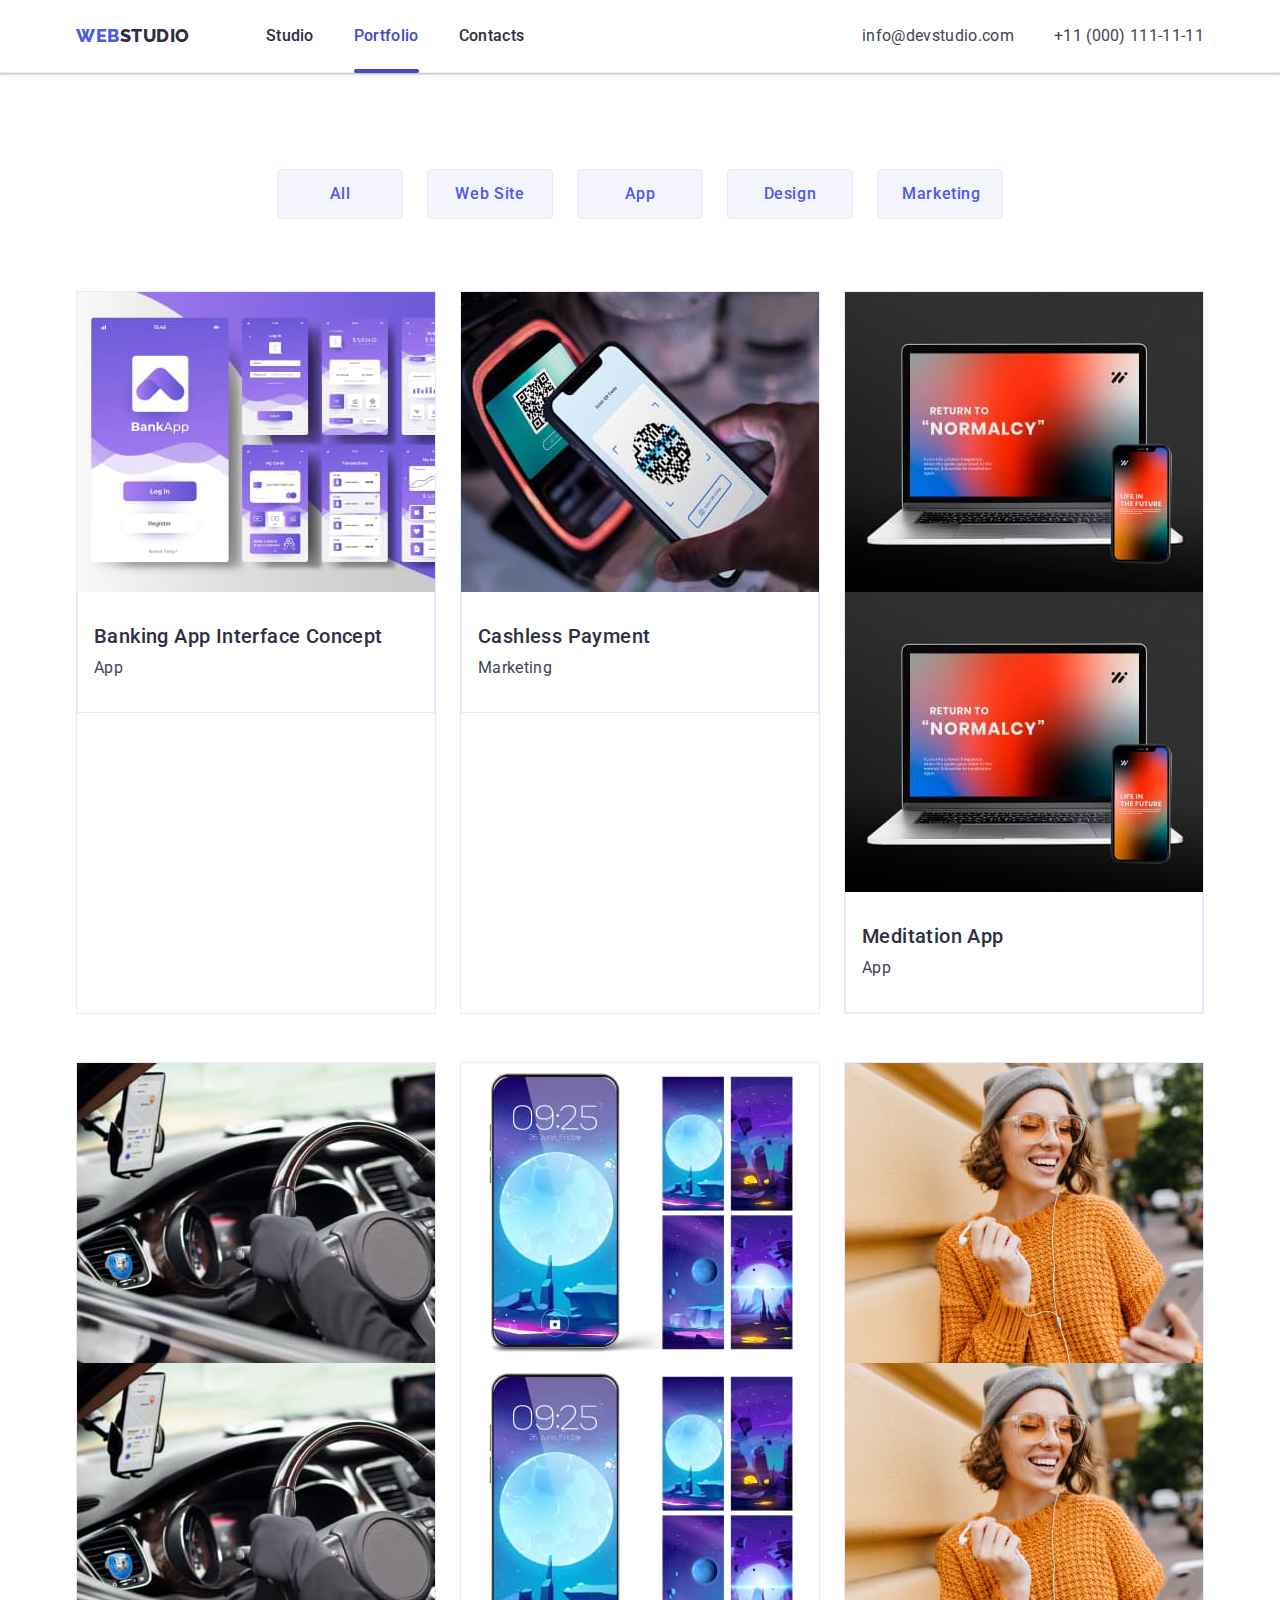
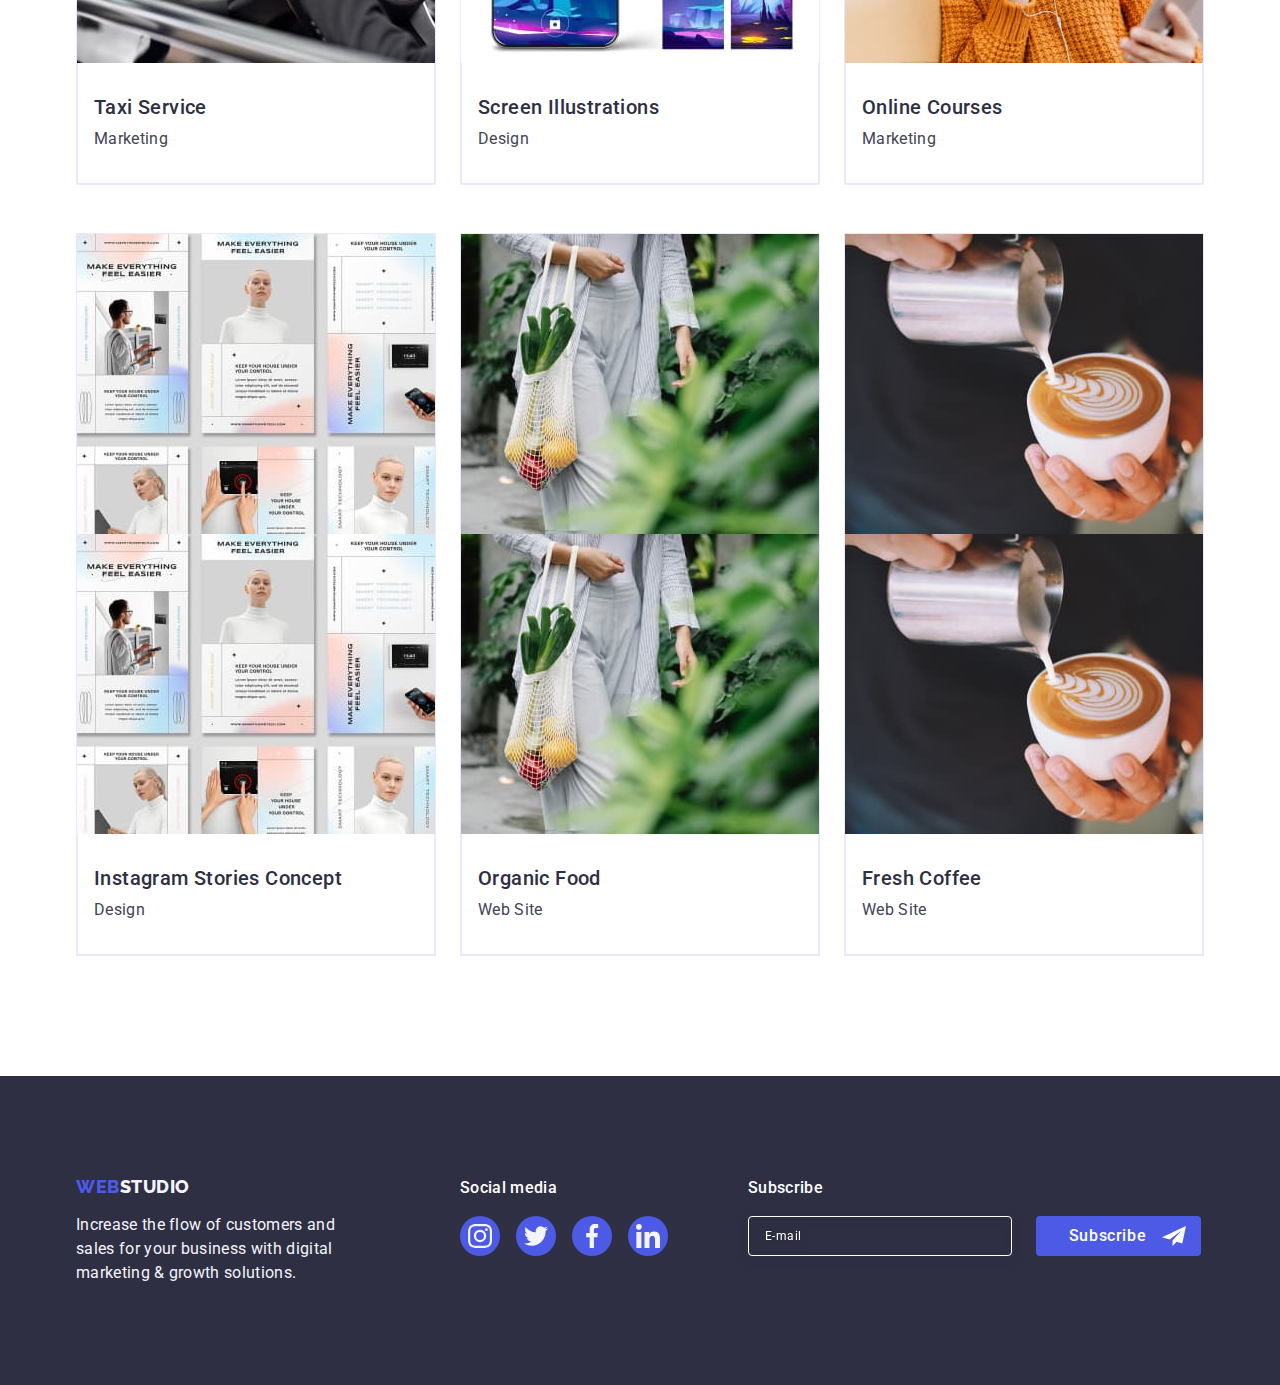
==== commit 6ea9479e: "Merge branch 'main' of https://github.com/KMIS2008/goit-markup-hw-07" ====
--- a/portfolio.html
+++ b/portfolio.html
@@ -231,7 +231,11 @@
                     media="(max-width: 767px)"
                     >
 
+
                     <img class="img-portfolio" src="./images/meditation1.jpg" alt="return_to_normalcy" width="360">
+
+                    <img  src="./images/meditation1.jpg" alt="return_to_normalcy" width="360">
+
 
                   </picture>
   
@@ -268,7 +272,11 @@
 
                       media="(max-width: 767px)"
                       >
+
                        <img class="img-portfolio" src="./images/taxi1.jpg" alt="taxi" width="360">
+
+                       <img  src="./images/taxi1.jpg" alt="taxi" width="360">
+
 
                     </picture>
     
@@ -306,7 +314,11 @@
                     media="(max-width: 767px)"
                     >
 
+
                   <img class="img-portfolio" src="./images/screen1.jpg" alt="screen" width="360">
+
+                  <img  src="./images/screen1.jpg" alt="screen" width="360">
+
 
                   </picture>
   
@@ -344,7 +356,11 @@
                     ./images/online-mob-2x.jpg 2x "
                     media="(max-width: 767px)"
                     >
+
                    <img class="img-portfolio" src="./images/online1.jpg" alt="girl_talking_online" width="360">
+
+                   <img  src="./images/online1.jpg" alt="girl_talking_online" width="360">
+
 
                   </picture>
   
@@ -384,6 +400,9 @@
                     >
 
                     <img class="img-portfolio" src="./images/instagram1.jpg" alt="instagram_stories" width="360">
+
+                    <img  src="./images/instagram1.jpg" alt="instagram_stories" width="360">
+
                 </picture>
   
                   <p class="overlay-text overlay">14 Stylish and User-Friendly App Design Concepts · Task Manager App · Calorie Tracker App · Exotic Fruit Ecommerce App · Cloud Storage App</p>
@@ -424,6 +443,9 @@
 
                  <img class="img-portfolio" src="./images/organic1.jpg" alt="organic_food" width="360">
 
+                 <img  src="./images/organic1.jpg" alt="organic_food" width="360">
+
+
                   </picture>
   
                   <p class="overlay-text overlay">14 Stylish and User-Friendly App Design Concepts · Task Manager App · Calorie Tracker App · Exotic Fruit Ecommerce App · Cloud Storage App</p>
@@ -461,8 +483,10 @@
                     ./images/coffe-mob-2x.jpg 12x"
                     media="(max-width: 767px)"
                     >
+
                   <img class="img-portfolio" src="./images/coffe1.jpg" alt="coffe" width="360">
-                  
+
+                  <img  src="./images/coffe1.jpg" alt="coffe" width="360">
                   </picture>
   
                   <p class="overlay-text overlay">14 Stylish and User-Friendly App Design Concepts · Task Manager App · Calorie Tracker App · Exotic Fruit Ecommerce App · Cloud Storage App</p>
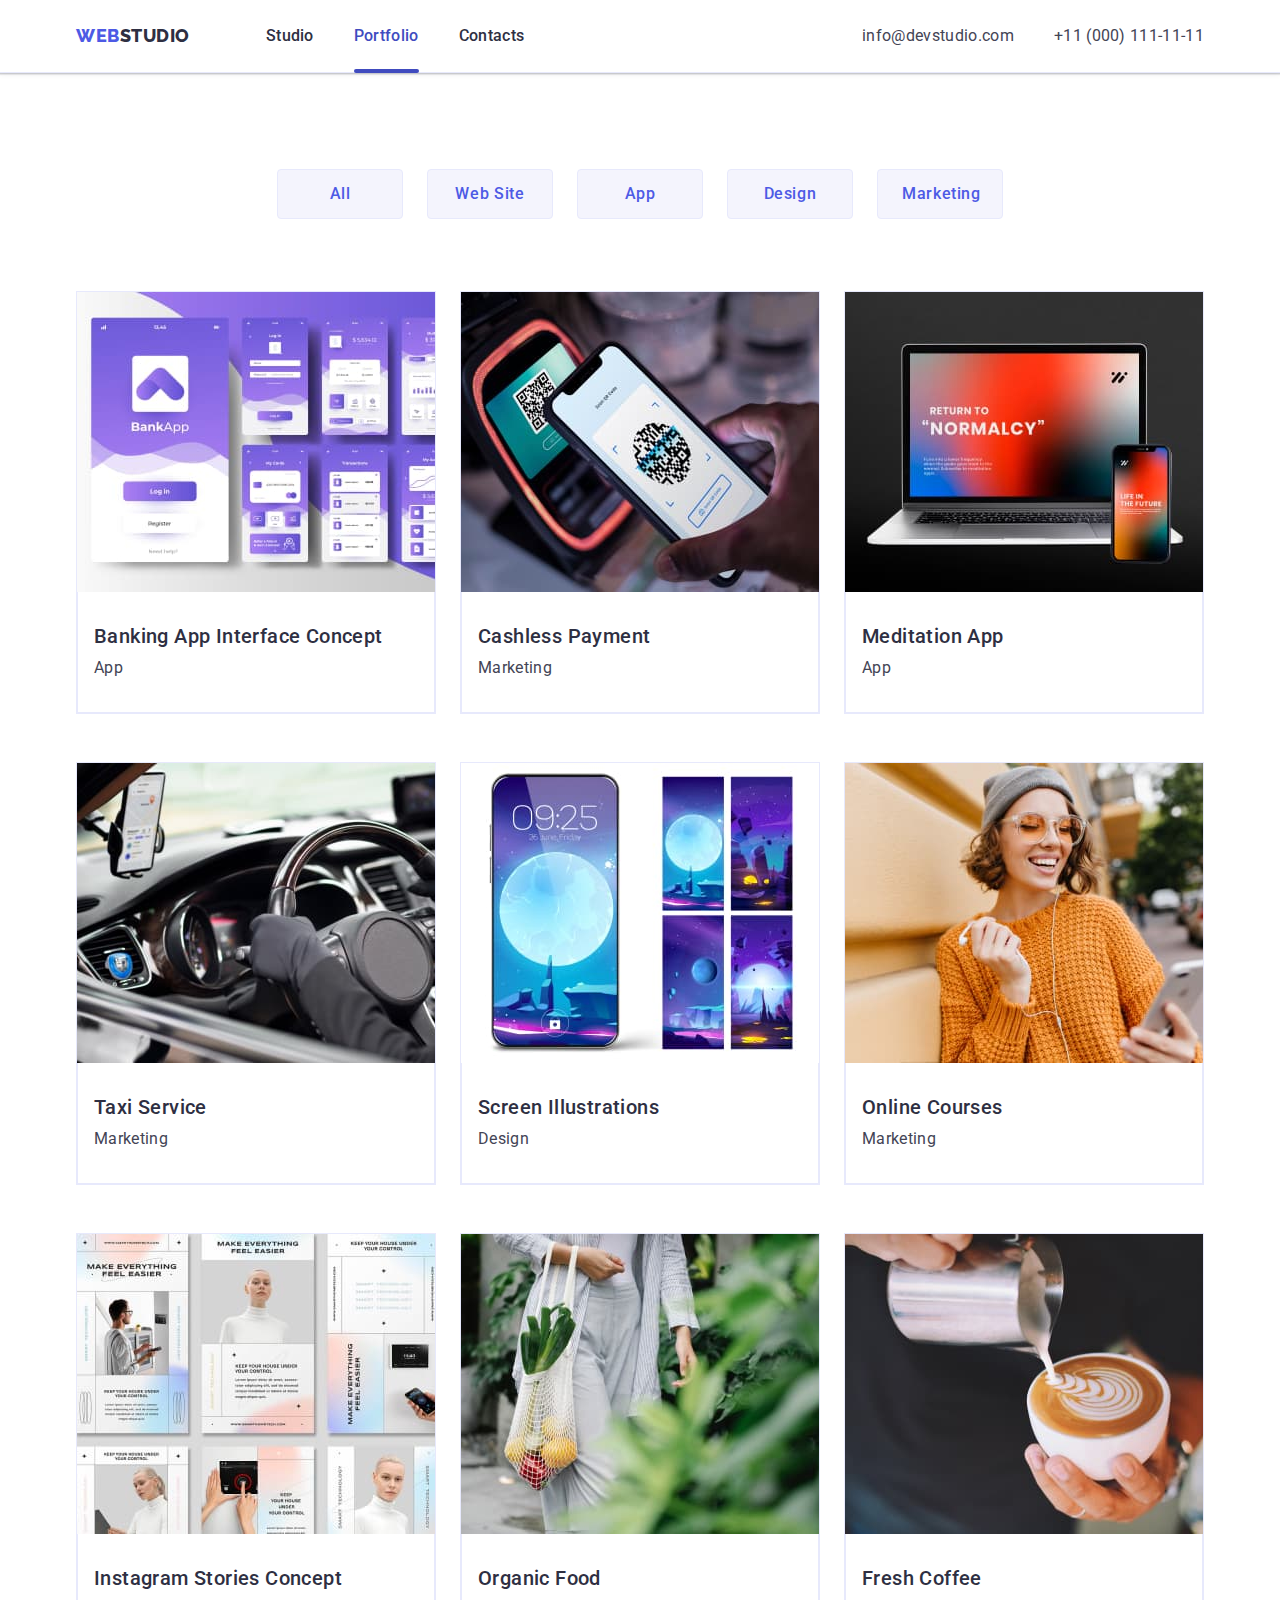
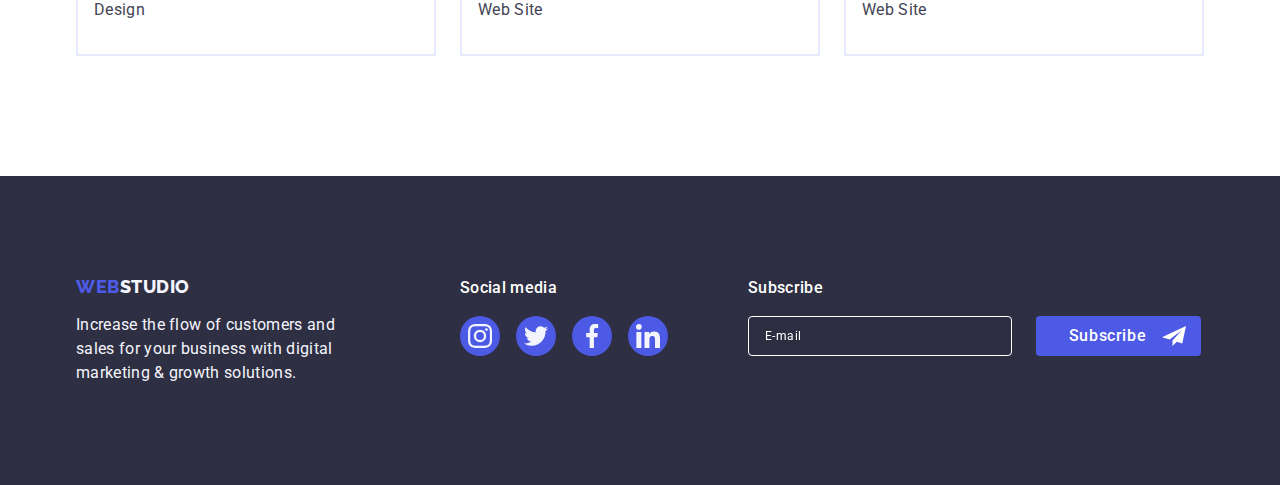
==== commit d0f24114: "task7-comment7" ====
--- a/portfolio.html
+++ b/portfolio.html
@@ -234,8 +234,6 @@
 
                     <img class="img-portfolio" src="./images/meditation1.jpg" alt="return_to_normalcy" width="360">
 
-                    <img  src="./images/meditation1.jpg" alt="return_to_normalcy" width="360">
-
 
                   </picture>
   
@@ -274,9 +272,6 @@
                       >
 
                        <img class="img-portfolio" src="./images/taxi1.jpg" alt="taxi" width="360">
-
-                       <img  src="./images/taxi1.jpg" alt="taxi" width="360">
-
 
                     </picture>
     
@@ -317,9 +312,6 @@
 
                   <img class="img-portfolio" src="./images/screen1.jpg" alt="screen" width="360">
 
-                  <img  src="./images/screen1.jpg" alt="screen" width="360">
-
-
                   </picture>
   
                   <p class="overlay-text overlay">14 Stylish and User-Friendly App Design Concepts · Task Manager App · Calorie Tracker App · Exotic Fruit Ecommerce App · Cloud Storage App</p>
@@ -359,9 +351,6 @@
 
                    <img class="img-portfolio" src="./images/online1.jpg" alt="girl_talking_online" width="360">
 
-                   <img  src="./images/online1.jpg" alt="girl_talking_online" width="360">
-
-
                   </picture>
   
                   <p class="overlay-text overlay">14 Stylish and User-Friendly App Design Concepts · Task Manager App · Calorie Tracker App · Exotic Fruit Ecommerce App · Cloud Storage App</p>
@@ -401,8 +390,6 @@
 
                     <img class="img-portfolio" src="./images/instagram1.jpg" alt="instagram_stories" width="360">
 
-                    <img  src="./images/instagram1.jpg" alt="instagram_stories" width="360">
-
                 </picture>
   
                   <p class="overlay-text overlay">14 Stylish and User-Friendly App Design Concepts · Task Manager App · Calorie Tracker App · Exotic Fruit Ecommerce App · Cloud Storage App</p>
@@ -443,9 +430,6 @@
 
                  <img class="img-portfolio" src="./images/organic1.jpg" alt="organic_food" width="360">
 
-                 <img  src="./images/organic1.jpg" alt="organic_food" width="360">
-
-
                   </picture>
   
                   <p class="overlay-text overlay">14 Stylish and User-Friendly App Design Concepts · Task Manager App · Calorie Tracker App · Exotic Fruit Ecommerce App · Cloud Storage App</p>
@@ -486,7 +470,6 @@
 
                   <img class="img-portfolio" src="./images/coffe1.jpg" alt="coffe" width="360">
 
-                  <img  src="./images/coffe1.jpg" alt="coffe" width="360">
                   </picture>
   
                   <p class="overlay-text overlay">14 Stylish and User-Friendly App Design Concepts · Task Manager App · Calorie Tracker App · Exotic Fruit Ecommerce App · Cloud Storage App</p>
